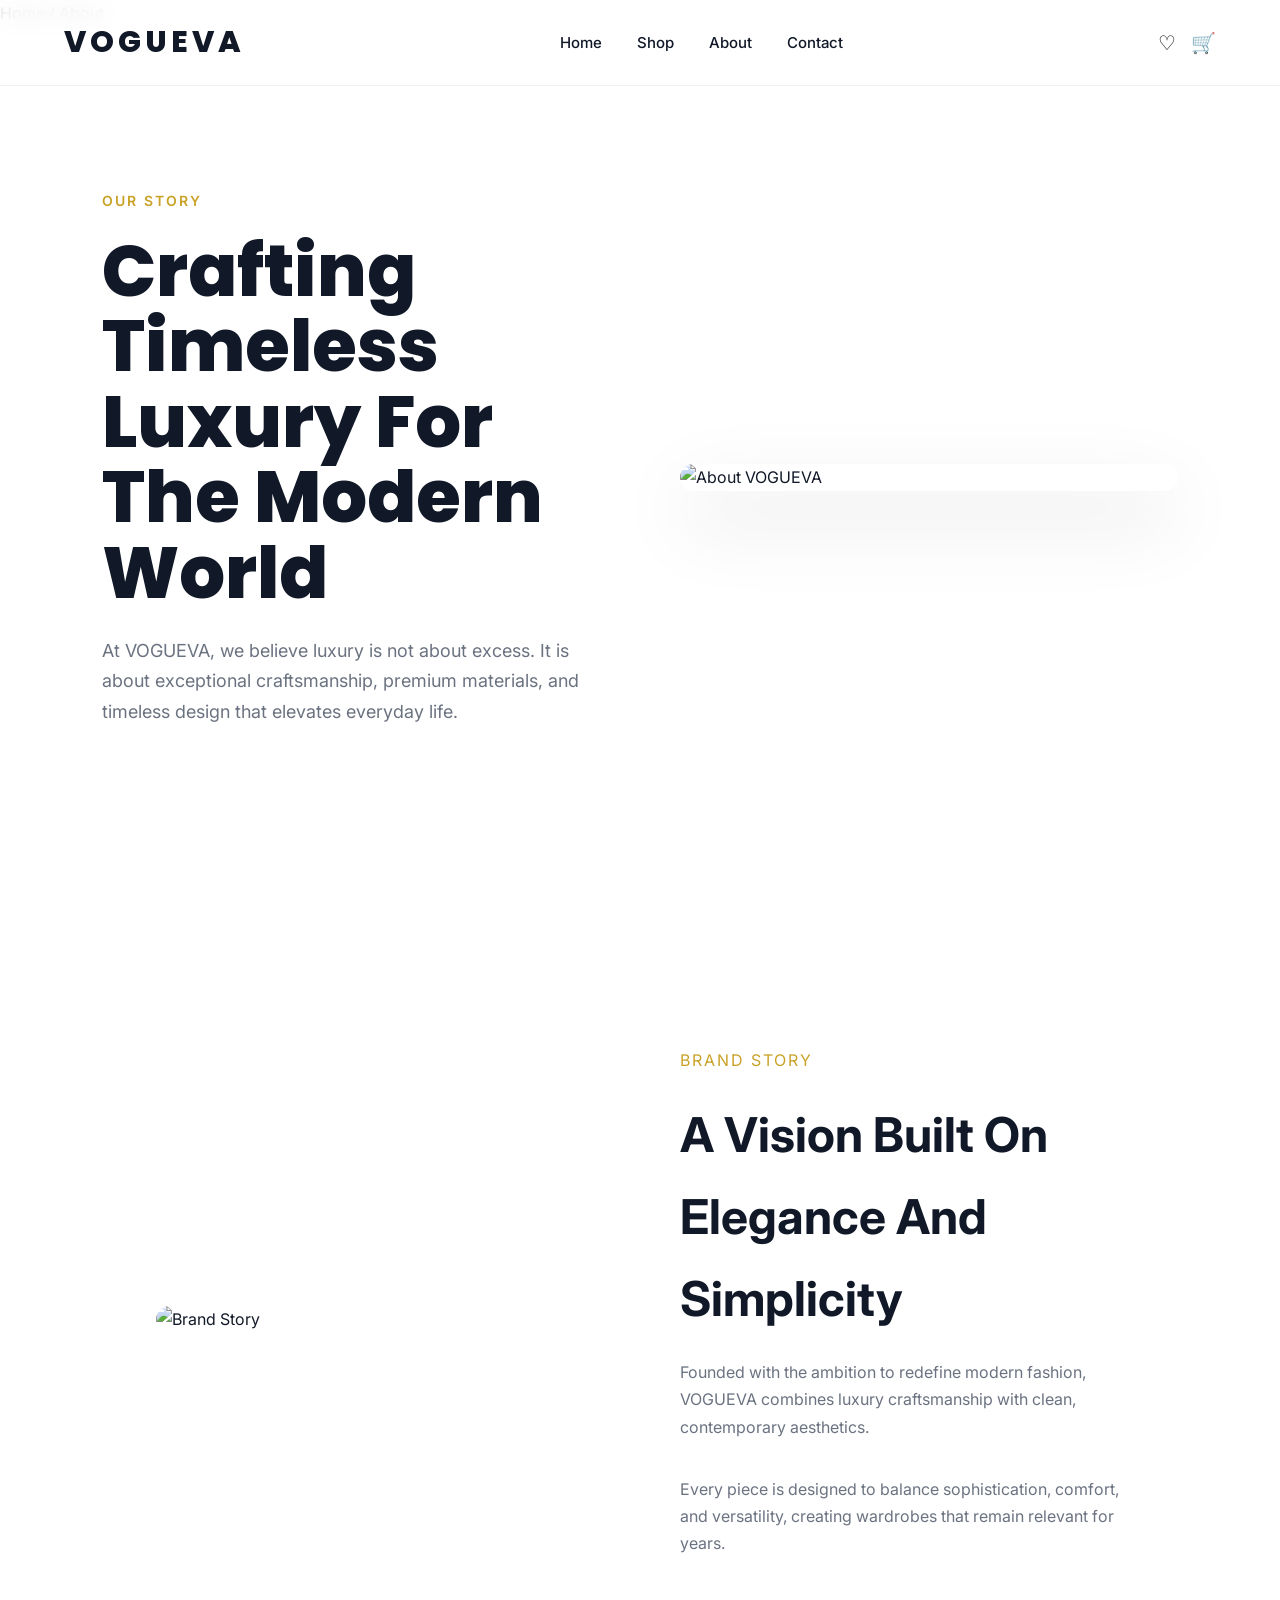
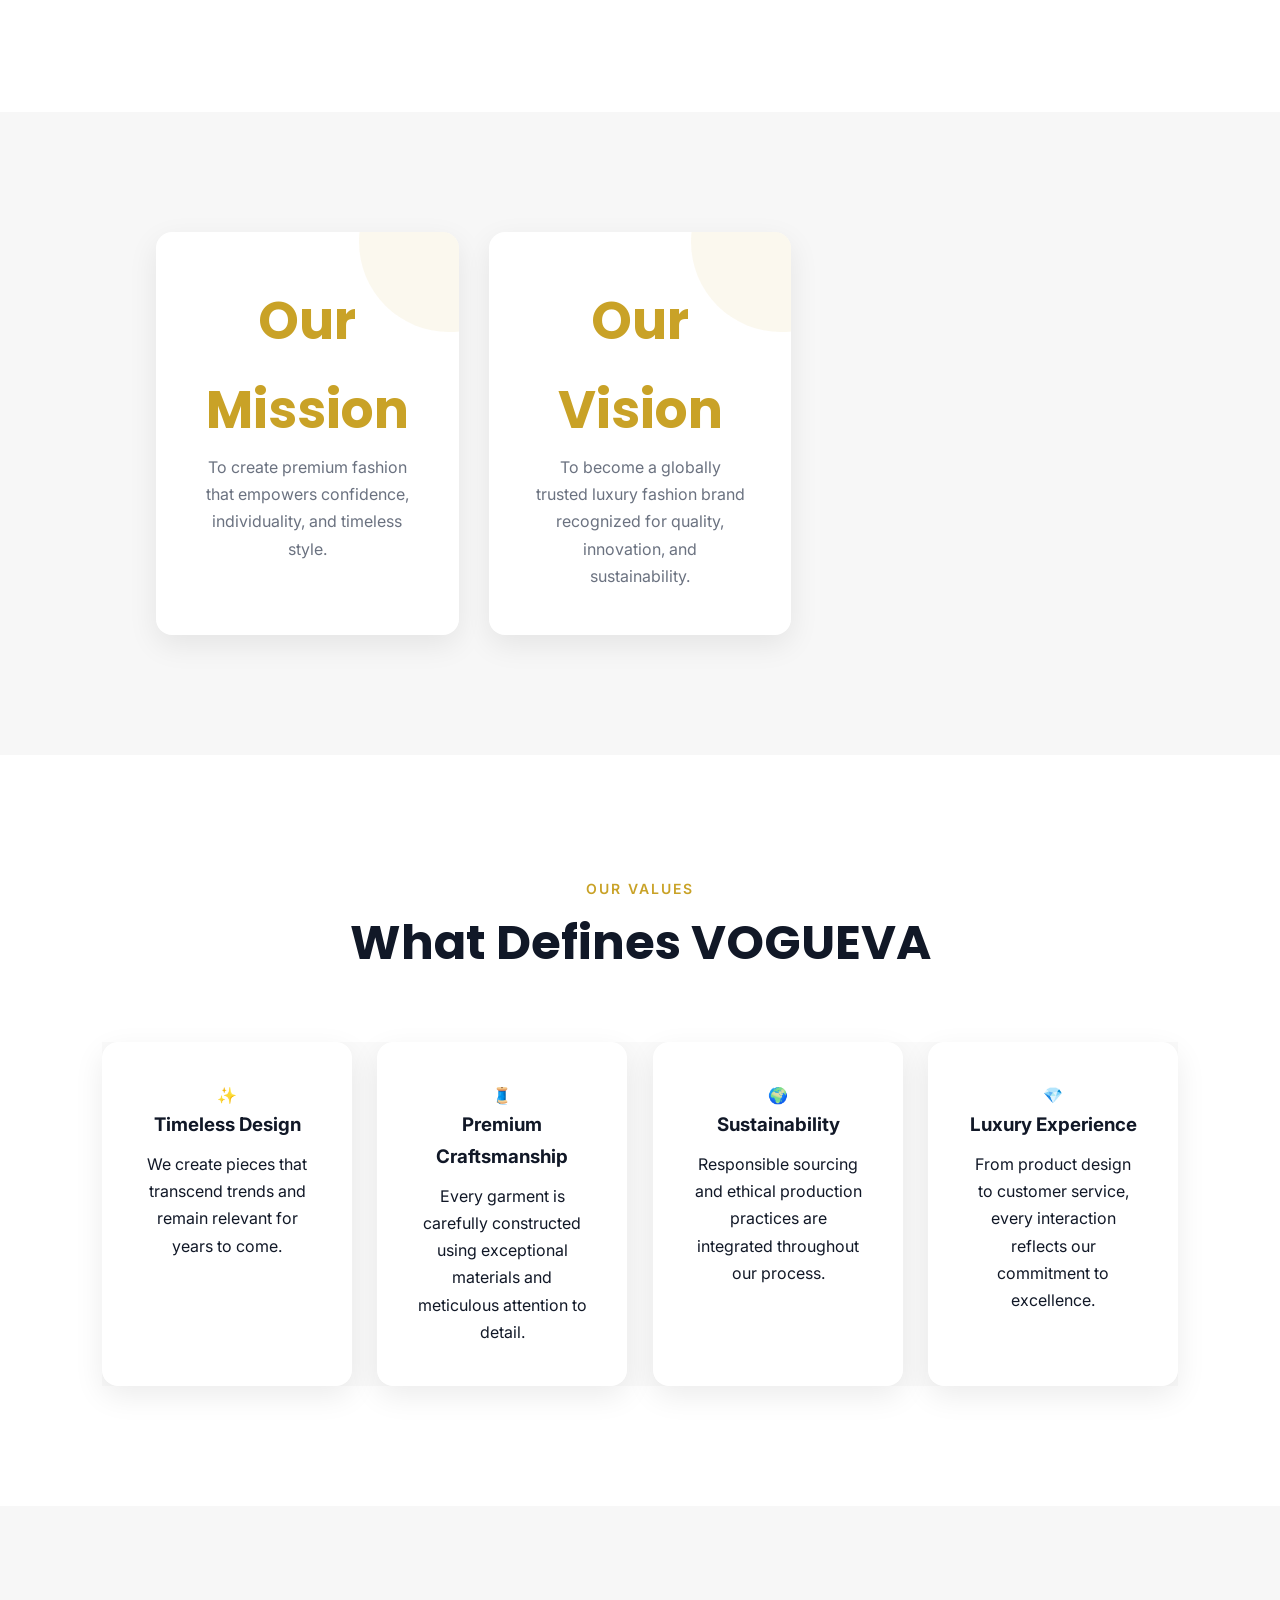
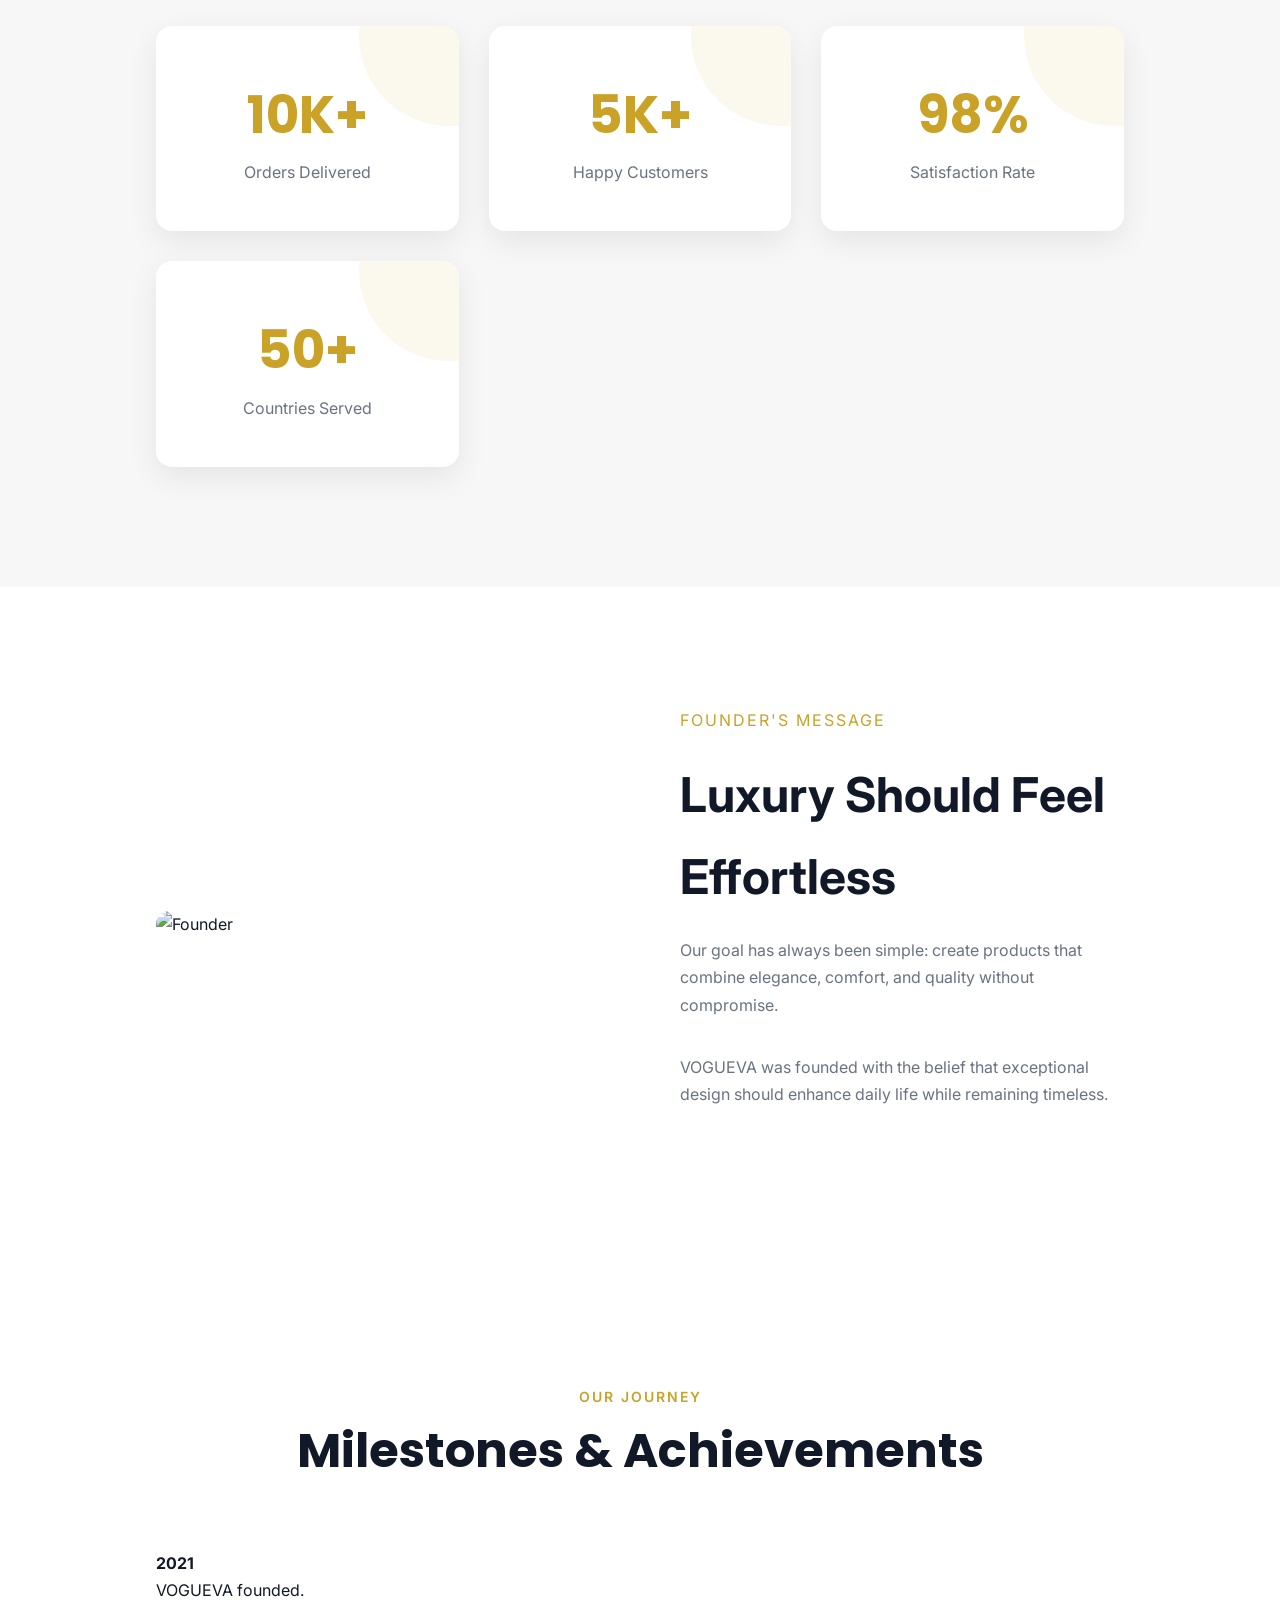
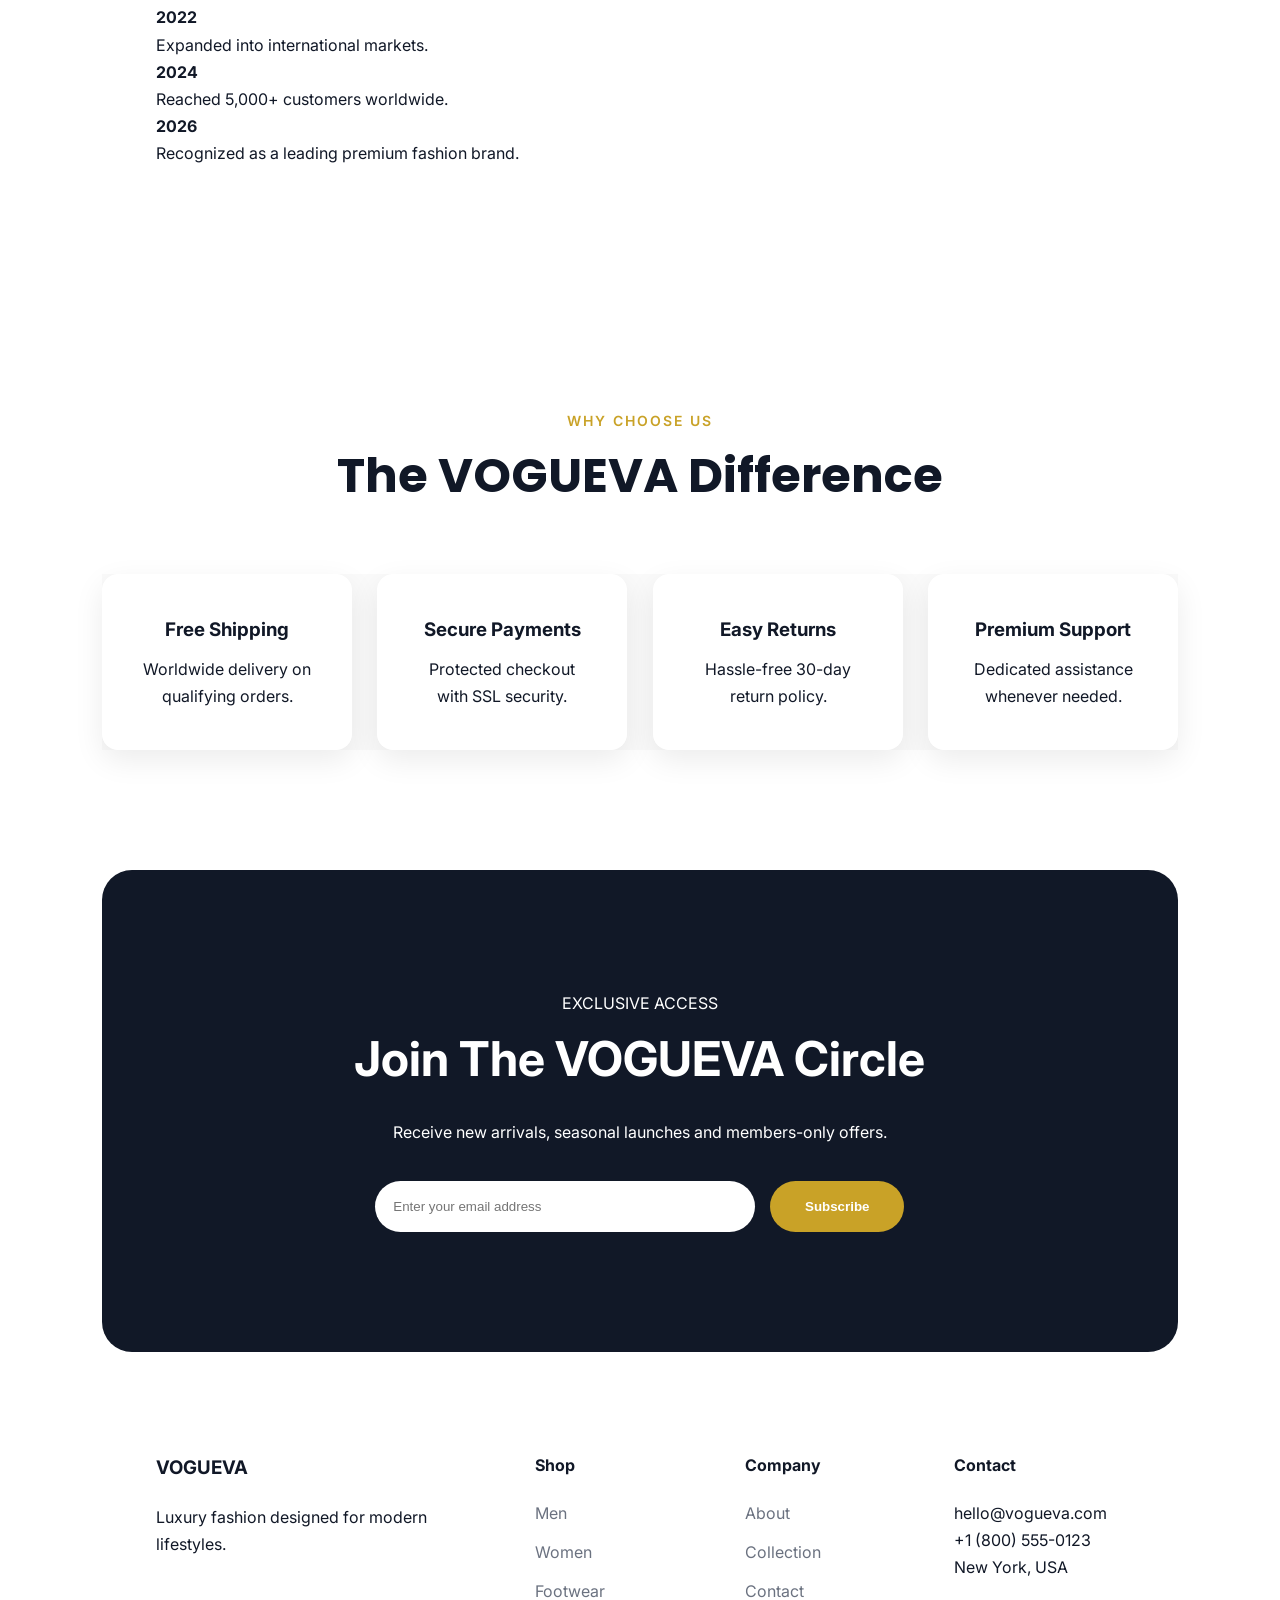
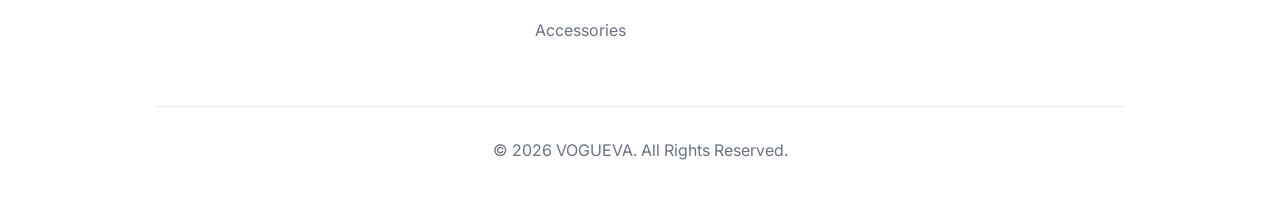
==== about.html @ 0059fcee "Add About Us page with brand details This file contains the complete HTML structure for the 'About U" ====
<!DOCTYPE html>
<html lang="en">

<head>

    <meta charset="UTF-8">

    <meta name="viewport"
          content="width=device-width, initial-scale=1.0">

    <title>
        About Us | VOGUEVA
    </title>

    <meta name="description"
          content="Discover the story behind VOGUEVA, a luxury fashion brand built on timeless elegance and modern craftsmanship.">

    <!-- Google Fonts -->

    <link href="https://fonts.googleapis.com/css2?family=Inter:wght@300;400;500;600;700&family=Poppins:wght@400;500;600;700;800&display=swap"
          rel="stylesheet">

    <!-- AOS -->

    <link rel="stylesheet"
          href="https://unpkg.com/aos@2.3.4/dist/aos.css">

    <!-- CSS -->

    <link rel="stylesheet"
          href="css/style.css">

    <link rel="stylesheet"
          href="css/animations.css">

    <link rel="stylesheet"
          href="css/responsive.css">

</head>

<body>

    <div class="progress-bar"></div>

    <!-- Header -->

    <header class="header">

        <div class="container">

            <div class="logo">

                <a href="index.html">
                    VOGUEVA
                </a>

            </div>

            <nav class="navbar">

                <ul>

                    <li>
                        <a href="index.html">
                            Home
                        </a>
                    </li>

                    <li>
                        <a href="products.html">
                            Shop
                        </a>
                    </li>

                    <li>
                        <a href="about.html"
                           class="active">
                            About
                        </a>
                    </li>

                    <li>
                        <a href="contact.html">
                            Contact
                        </a>
                    </li>

                </ul>

            </nav>

            <div class="header-icons">

                <button class="icon-btn">
                    ♡
                </button>

                <button class="icon-btn">
                    🛒
                </button>

                <button class="mobile-menu">
                    ☰
                </button>

            </div>

        </div>

    </header>

    <!-- Breadcrumb -->

    <div class="breadcrumb">

        <a href="index.html">
            Home
        </a>

        <span>/</span>

        <span>
            About
        </span>

    </div>

    <!-- Hero -->

    <section class="hero about-hero">

        <div class="hero-content">

            <span class="hero-label">
                OUR STORY
            </span>

            <h1>
                Crafting Timeless
                Luxury For The
                Modern World
            </h1>

            <p>

                At VOGUEVA, we believe luxury
                is not about excess. It is about
                exceptional craftsmanship,
                premium materials, and timeless
                design that elevates everyday life.

            </p>

        </div>

        <div class="hero-image">

            <img src="assets/images/about-hero.jpg"
                 alt="About VOGUEVA">

        </div>

    </section>

    <!-- Brand Story -->

    <section class="brand-story">

        <div class="container">

            <div class="story">

                <div class="story-image"
                     data-aos="fade-right">

                    <img src="assets/images/story.jpg"
                         alt="Brand Story">

                </div>

                <div class="story-content"
                     data-aos="fade-left">

                    <span>
                        BRAND STORY
                    </span>

                    <h2>

                        A Vision Built On
                        Elegance And Simplicity

                    </h2>

                    <p>

                        Founded with the ambition
                        to redefine modern fashion,
                        VOGUEVA combines luxury
                        craftsmanship with clean,
                        contemporary aesthetics.

                    </p>

                    <p>

                        Every piece is designed
                        to balance sophistication,
                        comfort, and versatility,
                        creating wardrobes that
                        remain relevant for years.

                    </p>

                </div>

            </div>

        </div>

    </section>

    <!-- Mission & Vision -->

    <section class="stats">

        <div class="container">

            <div class="stat-card">

                <h2>
                    Our Mission
                </h2>

                <p>

                    To create premium fashion
                    that empowers confidence,
                    individuality, and timeless style.

                </p>

            </div>

            <div class="stat-card">

                <h2>
                    Our Vision
                </h2>

                <p>

                    To become a globally trusted
                    luxury fashion brand recognized
                    for quality, innovation,
                    and sustainability.

                </p>

            </div>

        </div>

    </section>

    <!-- Core Values -->

    <section class="features-section">

        <div class="section-header">

            <span>
                OUR VALUES
            </span>

            <h2>
                What Defines VOGUEVA
            </h2>

        </div>

        <div class="features">

          <!-- Value 01 -->

<div class="feature-card"
     data-aos="fade-up">

    <div class="feature-icon">
        ✨
    </div>

    <h3>
        Timeless Design
    </h3>

    <p>

        We create pieces that transcend
        trends and remain relevant for
        years to come.

    </p>

</div>

<!-- Value 02 -->

<div class="feature-card"
     data-aos="fade-up"
     data-aos-delay="100">

    <div class="feature-icon">
        🧵
    </div>

    <h3>
        Premium Craftsmanship
    </h3>

    <p>

        Every garment is carefully
        constructed using exceptional
        materials and meticulous attention
        to detail.

    </p>

</div>

<!-- Value 03 -->

<div class="feature-card"
     data-aos="fade-up"
     data-aos-delay="200">

    <div class="feature-icon">
        🌍
    </div>

    <h3>
        Sustainability
    </h3>

    <p>

        Responsible sourcing and ethical
        production practices are integrated
        throughout our process.

    </p>

</div>

<!-- Value 04 -->

<div class="feature-card"
     data-aos="fade-up"
     data-aos-delay="300">

    <div class="feature-icon">
        💎
    </div>

    <h3>
        Luxury Experience
    </h3>

    <p>

        From product design to customer
        service, every interaction reflects
        our commitment to excellence.

    </p>

</div>

</div>

</section>


<!-- Statistics -->

<section class="stats">

    <div class="container">

        <div class="stat-card">

            <h2>
                10K+
            </h2>

            <p>
                Orders Delivered
            </p>

        </div>

        <div class="stat-card">

            <h2>
                5K+
            </h2>

            <p>
                Happy Customers
            </p>

        </div>

        <div class="stat-card">

            <h2>
                98%
            </h2>

            <p>
                Satisfaction Rate
            </p>

        </div>

        <div class="stat-card">

            <h2>
                50+
            </h2>

            <p>
                Countries Served
            </p>

        </div>

    </div>

</section>


<!-- Founder Message -->

<section class="founder-message">

    <div class="container">

        <div class="story">

            <div class="story-image"
                 data-aos="fade-right">

                <img src="assets/images/founder.jpg"
                     alt="Founder">

            </div>

            <div class="story-content"
                 data-aos="fade-left">

                <span>
                    FOUNDER'S MESSAGE
                </span>

                <h2>
                    Luxury Should Feel Effortless
                </h2>

                <p>

                    Our goal has always been
                    simple: create products that
                    combine elegance, comfort,
                    and quality without compromise.

                </p>

                <p>

                    VOGUEVA was founded with
                    the belief that exceptional
                    design should enhance daily
                    life while remaining timeless.

                </p>

            </div>

        </div>

    </div>

</section>


<!-- Achievements -->

<section class="achievements">

    <div class="container">

        <div class="section-header">

            <span>
                OUR JOURNEY
            </span>

            <h2>
                Milestones & Achievements
            </h2>

        </div>

        <div class="timeline">

            <div class="timeline-item">

                <h4>
                    2021
                </h4>

                <p>
                    VOGUEVA founded.
                </p>

            </div>

            <div class="timeline-item">

                <h4>
                    2022
                </h4>

                <p>
                    Expanded into international
                    markets.
                </p>

            </div>

            <div class="timeline-item">

                <h4>
                    2024
                </h4>

                <p>
                    Reached 5,000+ customers
                    worldwide.
                </p>

            </div>

            <div class="timeline-item">

                <h4>
                    2026
                </h4>

                <p>
                    Recognized as a leading
                    premium fashion brand.
                </p>

            </div>

        </div>

    </div>

</section>


<!-- Why Choose Us -->

<section class="features-section">

    <div class="section-header">

        <span>
            WHY CHOOSE US
        </span>

        <h2>
            The VOGUEVA Difference
        </h2>

    </div>

    <div class="features">

        <div class="feature-card">

            <h3>
                Free Shipping
            </h3>

            <p>
                Worldwide delivery on qualifying orders.
            </p>

        </div>

        <div class="feature-card">

            <h3>
                Secure Payments
            </h3>

            <p>
                Protected checkout with SSL security.
            </p>

        </div>

        <div class="feature-card">

            <h3>
                Easy Returns
            </h3>

            <p>
                Hassle-free 30-day return policy.
            </p>

        </div>

        <div class="feature-card">

            <h3>
                Premium Support
            </h3>

            <p>
                Dedicated assistance whenever needed.
            </p>

        </div>

    </div>

</section>


<!-- Newsletter -->

<section class="newsletter">

    <div class="container">

        <span class="section-label">
            EXCLUSIVE ACCESS
        </span>

        <h2>
            Join The VOGUEVA Circle
        </h2>

        <p>

            Receive new arrivals,
            seasonal launches and
            members-only offers.

        </p>

        <form>

            <input type="email"
                   placeholder="Enter your email address">

            <button type="submit"
                    class="btn btn-primary">

                Subscribe

            </button>

        </form>

    </div>

</section>


<!-- Footer -->

<footer class="footer">

    <div class="container">

        <div class="footer-grid">

            <div class="footer-column">

                <h3>
                    VOGUEVA
                </h3>

                <p>

                    Luxury fashion designed
                    for modern lifestyles.

                </p>

            </div>

            <div class="footer-column">

                <h4>
                    Shop
                </h4>

                <ul>

                    <li><a href="#">Men</a></li>
                    <li><a href="#">Women</a></li>
                    <li><a href="#">Footwear</a></li>
                    <li><a href="#">Accessories</a></li>

                </ul>

            </div>

            <div class="footer-column">

                <h4>
                    Company
                </h4>

                <ul>

                    <li>
                        <a href="about.html">
                            About
                        </a>
                    </li>

                    <li>
                        <a href="products.html">
                            Collection
                        </a>
                    </li>

                    <li>
                        <a href="contact.html">
                            Contact
                        </a>
                    </li>

                </ul>

            </div>

            <div class="footer-column">

                <h4>
                    Contact
                </h4>

                <ul>

                    <li>
                        hello@vogueva.com
                    </li>

                    <li>
                        +1 (800) 555-0123
                    </li>

                    <li>
                        New York, USA
                    </li>

                </ul>

            </div>

        </div>

        <div class="footer-bottom">

            <p>
                © 2026 VOGUEVA.
                All Rights Reserved.
            </p>

        </div>

    </div>

</footer>


<!-- AOS -->

<script src="https://unpkg.com/aos@2.3.4/dist/aos.js"></script>

<script>

AOS.init({

    duration: 1000,
    once: true

});

</script>

<!-- GSAP -->

<script src="https://cdnjs.cloudflare.com/ajax/libs/gsap/3.12.5/gsap.min.js"></script>

<!-- Website Scripts -->

<script src="js/main.js"></script>

<script src="js/animations.js"></script>

</body>
</html>
---- css/style.css ----
/* ========================================
   VOGUEVA - Luxury Fashion Store
   Main Stylesheet
======================================== */

:root {

    --primary: #111827;
    --secondary: #c9a227;

    --dark: #0f172a;
    --light: #ffffff;
    --gray: #6b7280;

    --bg: #fafafa;

    --radius: 16px;

    --shadow:
        0 10px 30px rgba(0, 0, 0, .08);

    --transition:
        all .3s ease;

    --container:
        1200px;
}

/* ========================================
   RESET
======================================== */

* {
    margin: 0;
    padding: 0;
    box-sizing: border-box;
}

html {
    scroll-behavior: smooth;
}

body {

    font-family: 'Inter', sans-serif;

    background: var(--light);

    color: var(--primary);

    line-height: 1.7;

    overflow-x: hidden;
}

img {
    width: 100%;
    display: block;
}

a {
    text-decoration: none;
    color: inherit;
}

ul {
    list-style: none;
}

/* ========================================
   GLOBAL
======================================== */

.container {

    width: 90%;
    max-width: var(--container);

    margin: auto;
}

section {
    padding: 120px 8%;
}

.section-header {

    text-align: center;

    margin-bottom: 70px;
}

.section-header span {

    color: var(--secondary);

    text-transform: uppercase;

    letter-spacing: 2px;

    font-size: 14px;

    font-weight: 600;
}

.section-header h2 {

    margin-top: 12px;

    font-size: 48px;

    font-family: 'Poppins', sans-serif;

    font-weight: 700;

    line-height: 1.2;
}

/* ========================================
   BUTTONS
======================================== */

.btn {

    display: inline-flex;

    align-items: center;

    justify-content: center;

    padding: 16px 34px;

    border-radius: 999px;

    font-weight: 600;

    transition: var(--transition);

    cursor: pointer;
}

.btn-primary {

    background: var(--primary);

    color: white;
}

.btn-primary:hover {

    transform: translateY(-3px);

    box-shadow:
        0 20px 40px rgba(0,0,0,.15);
}

.btn-secondary {

    border: 1px solid rgba(0,0,0,.12);

    background: white;
}

.btn-secondary:hover {

    background: #f4f4f4;
}

/* ========================================
   SCROLL PROGRESS
======================================== */

.progress-bar {

    position: fixed;

    top: 0;
    left: 0;

    width: 0%;

    height: 4px;

    background: var(--secondary);

    z-index: 99999;
}

/* ========================================
   HEADER
======================================== */

.header {

    position: fixed;

    top: 0;
    left: 0;

    width: 100%;

    z-index: 999;

    background: rgba(255,255,255,.85);

    backdrop-filter: blur(12px);

    border-bottom:
        1px solid rgba(0,0,0,.05);
}

.header .container {

    display: flex;

    align-items: center;

    justify-content: space-between;

    height: 85px;
}

.logo a {

    font-family: 'Poppins', sans-serif;

    font-size: 30px;

    font-weight: 800;

    letter-spacing: 4px;
}

.navbar ul {

    display: flex;

    gap: 35px;
}

.navbar a {

    font-size: 15px;

    font-weight: 500;

    position: relative;
}

.navbar a::after {

    content: '';

    position: absolute;

    left: 0;
    bottom: -6px;

    width: 0;

    height: 2px;

    background: var(--secondary);

    transition: var(--transition);
}

.navbar a:hover::after {

    width: 100%;
}

.header-icons {

    display: flex;

    align-items: center;

    gap: 15px;
}

.icon-btn {

    border: none;

    background: none;

    font-size: 20px;

    cursor: pointer;
}

.mobile-menu {

    display: none;

    border: none;

    background: none;

    font-size: 22px;

    cursor: pointer;
}

/* ========================================
   HERO
======================================== */

.hero {

    min-height: 100vh;

    display: grid;

    grid-template-columns: 1fr 1fr;

    align-items: center;

    gap: 80px;

    padding-top: 120px;
}

.hero-label {

    display: inline-block;

    margin-bottom: 20px;

    color: var(--secondary);

    font-size: 14px;

    letter-spacing: 2px;

    font-weight: 600;
}

.hero h1 {

    font-size: 72px;

    line-height: 1.05;

    font-family: 'Poppins', sans-serif;

    font-weight: 800;

    margin-bottom: 25px;
}

.hero p {

    max-width: 550px;

    font-size: 18px;

    color: var(--gray);

    margin-bottom: 40px;
}

.hero-buttons {

    display: flex;

    gap: 20px;

    flex-wrap: wrap;
}

.hero-image img {

    border-radius: 30px;

    box-shadow:
        0 30px 80px rgba(0,0,0,.12);
}

/* ========================================
   STATS
======================================== */

.stats {

    background: #f7f7f7;

    display: flex;

    justify-content: center;
}

.stats .container {

    display: grid;

    grid-template-columns: repeat(3,1fr);

    gap: 30px;
}

.stat-card {

    text-align: center;

    background: white;

    padding: 45px;

    border-radius: var(--radius);

    box-shadow: var(--shadow);
}

.stat-card h2 {

    font-size: 52px;

    font-family: 'Poppins', sans-serif;

    color: var(--secondary);
}

.stat-card p {

    color: var(--gray);
}

/* ========================================
   CATEGORIES
======================================== */

.category-grid {

    display: grid;

    grid-template-columns: repeat(4,1fr);

    gap: 25px;
}

.category-card {

    position: relative;

    overflow: hidden;

    border-radius: 24px;

    cursor: pointer;
}

.category-card img {

    height: 420px;

    object-fit: cover;

    transition: .6s ease;
}

.category-card:hover img {

    transform: scale(1.08);
}

.overlay {

    position: absolute;

    inset: 0;

    background:
        linear-gradient(
            transparent,
            rgba(0,0,0,.65)
        );

    display: flex;

    align-items: flex-end;

    padding: 25px;
}

.overlay h3 {

    color: white;

    font-size: 28px;

    font-family: 'Poppins', sans-serif;
}

/* ========================================
   PRODUCTS
======================================== */

.product-grid {

    display: grid;

    grid-template-columns: repeat(4,1fr);

    gap: 30px;
}

.product-card {

    background: white;

    border-radius: 22px;

    overflow: hidden;

    box-shadow: var(--shadow);

    transition: var(--transition);
}

.product-card:hover {

    transform: translateY(-10px);
}

.product-card img {

    height: 420px;

    object-fit: cover;
}

.product-card h3 {

    padding: 22px 22px 8px;

    font-size: 20px;
}

.product-card p {

    padding: 0 22px 22px;

    color: var(--secondary);

    font-weight: 700;
}

/* ========================================
   FEATURES
======================================== */

.features {
    background: #fafafa;
}

.features {
    display: grid;
    grid-template-columns: repeat(4,1fr);
    gap: 25px;
}

.feature-card {

    text-align: center;

    padding: 40px;

    background: white;

    border-radius: var(--radius);

    box-shadow: var(--shadow);
}

.feature-card h3 {

    margin-bottom: 10px;
}

/* ========================================
   STORY
======================================== */

.story {

    display: grid;

    grid-template-columns: 1fr 1fr;

    gap: 80px;

    align-items: center;
}

.story span {

    color: var(--secondary);

    text-transform: uppercase;

    letter-spacing: 2px;
}

.story h2 {

    font-size: 48px;

    margin: 20px 0;
}

.story p {

    color: var(--gray);

    margin-bottom: 35px;
}

.story-image img {

    border-radius: 24px;
}

/* ========================================
   TESTIMONIALS
======================================== */

.testimonial-slider {

    max-width: 900px;

    margin: auto;

    display: flex;

    gap: 30px;
}

.testimonial {

    flex: 1;

    padding: 40px;

    border-radius: 20px;

    background: white;

    box-shadow: var(--shadow);
}

.testimonial p {

    margin-bottom: 20px;

    color: var(--gray);
}

.testimonial h4 {

    color: var(--secondary);
}

/* ========================================
   GALLERY
======================================== */

.gallery-grid {

    display: grid;

    grid-template-columns: repeat(3,1fr);

    gap: 20px;
}

.gallery-grid img {

    height: 320px;

    object-fit: cover;

    border-radius: 18px;

    transition: .4s ease;
}

.gallery-grid img:hover {

    transform: scale(1.03);
}

/* ========================================
   NEWSLETTER
======================================== */

.newsletter {

    background: var(--primary);

    color: white;

    text-align: center;

    border-radius: 30px;

    margin: 0 8%;
}

.newsletter h2 {

    font-size: 48px;

    margin-bottom: 20px;
}

.newsletter p {

    max-width: 650px;

    margin: auto auto 35px;
}

.newsletter form {

    display: flex;

    justify-content: center;

    gap: 15px;

    flex-wrap: wrap;
}

.newsletter input {

    width: 380px;

    padding: 18px;

    border: none;

    border-radius: 999px;
}

.newsletter button {

    padding: 18px 35px;

    border: none;

    border-radius: 999px;

    background: var(--secondary);

    color: white;

    cursor: pointer;
}

/* ========================================
   PRODUCT COUNT
======================================== */

.product-count {

    margin-top: 20px;

    text-align: center;

    color: var(--gray);

    font-size: 14px;

    font-weight: 500;
}

/* ========================================
   FOOTER
======================================== */

footer {

    padding: 100px 8% 40px;
}

.footer-grid {

    display: grid;

    grid-template-columns: 2fr 1fr 1fr 1fr;

    gap: 40px;
}

.footer-grid h3,
.footer-grid h4 {

    margin-bottom: 20px;
}

.footer-grid a {

    display: block;

    margin-bottom: 12px;

    color: var(--gray);
}

.footer-bottom {

    margin-top: 50px;

    text-align: center;

    padding-top: 30px;

    border-top: 1px solid rgba(0,0,0,.08);

    color: var(--gray);
}
---- css/animations.css ----
/* ========================================
   VOGUEVA - PREMIUM ANIMATIONS
   Optimized Version
======================================== */


/* ========================================
   ANIMATION VARIABLES
======================================== */

:root {

    --ease-premium:
        cubic-bezier(0.22, 1, 0.36, 1);

}


/* ========================================
   GPU ACCELERATION
======================================== */

.hero-image img,
.product-card,
.category-card,
.feature-card,
.testimonial,
.gallery-grid img,
.btn,
.icon-btn {

    will-change:
        transform;

    transform:
        translateZ(0);
}


/* ========================================
   FLOATING HERO IMAGE
======================================== */

.hero-image img {

    animation:
        floatHero 6s ease-in-out infinite;

    transform:
        translateY(var(--parallaxY, 0px));
}

@keyframes floatHero {

    0% {
        transform:
            translateY(calc(var(--parallaxY, 0px) + 0px));
    }

    50% {
        transform:
            translateY(calc(var(--parallaxY, 0px) - 12px));
    }

    100% {
        transform:
            translateY(calc(var(--parallaxY, 0px) + 0px));
    }

}


/* ========================================
   HERO TEXT REVEAL
======================================== */

.hero-label {
    animation: fadeSlideDown .9s var(--ease-premium) forwards;
}

.hero h1 {
    animation: fadeSlideUp 1.1s var(--ease-premium) forwards;
}

.hero p {
    animation: fadeSlideUp 1.3s var(--ease-premium) forwards;
}

.hero-buttons {
    animation: fadeSlideUp 1.5s var(--ease-premium) forwards;
}

@keyframes fadeSlideUp {

    from {

        opacity: 0;

        transform:
            translateY(40px);
    }

    to {

        opacity: 1;

        transform:
            translateY(0);
    }

}

@keyframes fadeSlideDown {

    from {

        opacity: 0;

        transform:
            translateY(-30px);
    }

    to {

        opacity: 1;

        transform:
            translateY(0);
    }

}


/* ========================================
   PREMIUM BUTTON SHINE
======================================== */

.btn-primary {

    position: relative;

    overflow: hidden;
}

.btn-primary::before {

    content: '';

    position: absolute;

    top: 0;
    left: -120%;

    width: 100%;
    height: 100%;

    background:
        linear-gradient(
            90deg,
            transparent,
            rgba(255,255,255,.25),
            transparent
        );

    transition:
        left .8s ease;
}

.btn-primary:hover::before {

    left: 120%;
}


/* ========================================
   PRODUCT CARDS
======================================== */

.product-card {

    position: relative;

    overflow: hidden;
}

.product-card::after {

    content: '';

    position: absolute;

    left: 0;
    bottom: 0;

    width: 100%;
    height: 4px;

    background: var(--secondary);

    transform: scaleX(0);

    transform-origin: left;

    transition:
        transform .4s ease;
}

.product-card:hover::after {

    transform: scaleX(1);
}

.product-card:hover {

    transform:
        translateY(-10px);

    box-shadow:
        0 25px 50px rgba(0,0,0,.12);
}

.product-card img {

    transition:
        transform .6s ease;
}

.product-card:hover img {

    transform:
        scale(1.08);
}


/* ========================================
   CATEGORY CARDS
======================================== */

.category-card {

    position: relative;

    overflow: hidden;
}

.category-card::before {

    content: '';

    position: absolute;

    inset: 0;

    background:
        linear-gradient(
            rgba(0,0,0,0),
            rgba(0,0,0,.60)
        );

    opacity: .75;

    z-index: 1;

    transition:
        opacity .4s ease;
}

.category-card:hover::before {

    opacity: 1;
}

.category-card:hover {

    transform:
        translateY(-8px);
}

.category-card .overlay {

    z-index: 2;
}

.category-card h3 {

    transition:
        transform .4s ease;
}

.category-card:hover h3 {

    transform:
        translateY(-6px);
}


/* ========================================
   FEATURE CARDS
======================================== */

.feature-card:hover {

    transform:
        translateY(-8px);

    box-shadow:
        0 20px 40px rgba(0,0,0,.10);
}


/* ========================================
   STATS
======================================== */

.stat-card {

    position: relative;

    overflow: hidden;
}

.stat-card::before {

    content: '';

    position: absolute;

    width: 180px;
    height: 180px;

    top: -80px;
    right: -80px;

    border-radius: 50%;

    background:
        rgba(201,162,39,.08);
}

.stat-card:hover {

    transform:
        translateY(-6px);
}


/* ========================================
   TESTIMONIALS
======================================== */

.testimonial {

    transition:
        transform .4s ease,
        box-shadow .4s ease;
}

.testimonial:hover {

    transform:
        translateY(-8px);

    box-shadow:
        0 20px 40px rgba(0,0,0,.10);
}


/* ========================================
   GALLERY
======================================== */

.gallery-grid img {

    cursor: pointer;

    transition:
        transform .5s ease,
        filter .5s ease;
}

@media (hover:hover) {

    .gallery-grid:hover img {

        filter:
            brightness(.7);
    }

    .gallery-grid img:hover {

        filter:
            brightness(1);

        transform:
            scale(1.05);
    }

}


/* ========================================
   NAVIGATION
======================================== */

.navbar a:hover {

    color:
        var(--secondary);
}


/* ========================================
   ICONS
======================================== */

.icon-btn {

    transition:
        transform .3s ease,
        color .3s ease;
}

.icon-btn:hover {

    color:
        var(--secondary);

    transform:
        scale(1.15);
}


/* ========================================
   NEWSLETTER
======================================== */

.newsletter input {

    transition:
        box-shadow .3s ease,
        transform .3s ease;
}

.newsletter input:focus {

    outline: none;

    transform:
        translateY(-2px);

    box-shadow:
        0 0 0 4px rgba(201,162,39,.25);
}


/* ========================================
   FOOTER LINKS
======================================== */

.footer-grid a {

    position: relative;
}

.footer-grid a::after {

    content: '';

    position: absolute;

    left: 0;
    bottom: -2px;

    width: 0;

    height: 1px;

    background:
        var(--secondary);

    transition:
        width .4s ease;
}

.footer-grid a:hover {

    color:
        var(--secondary);
}

.footer-grid a:hover::after {

    width: 100%;
}


/* ========================================
   REVEAL ANIMATION
======================================== */

.reveal {

    opacity: 0;

    transform:
        translateY(40px);

    transition:
        opacity .8s ease,
        transform .8s ease;
}

.reveal.active {

    opacity: 1;

    transform:
        translateY(0);
}


/* ========================================
   PAGE LOAD
======================================== */

body {

    animation:
        pageFade .5s ease;
}

@keyframes pageFade {

    from {
        opacity: 0;
    }

    to {
        opacity: 1;
    }

}


/* ========================================
   SHIMMER EFFECT
======================================== */

.shimmer {

    background:
        linear-gradient(
            90deg,
            transparent,
            rgba(201,162,39,.25),
            transparent
        );

    background-size:
        200% 100%;

    animation:
        shimmerMove 2s linear infinite;
}

@keyframes shimmerMove {

    from {
        background-position: -200% 0;
    }

    to {
        background-position: 200% 0;
    }

}
---- css/responsive.css ----
/* ========================================
   VOGUEVA - RESPONSIVE STYLES
======================================== */


/* ========================================
   LARGE LAPTOPS
   <= 1200px
======================================== */

@media (max-width: 1200px) {

    section {
        padding: 100px 5%;
    }

    .container {
        width: 94%;
    }

    .hero {
        gap: 50px;
    }

    .hero h1 {
        font-size: 60px;
    }

    .section-header h2,
    .story h2 {
        font-size: 42px;
    }

    .product-grid {
        grid-template-columns: repeat(3, 1fr);
    }

    .category-grid {
        grid-template-columns: repeat(2, 1fr);
    }

    .features {
        grid-template-columns: repeat(2, 1fr);
    }

}


/* ========================================
   TABLETS / SMALL LAPTOPS
   <= 992px
======================================== */

@media (max-width: 992px) {

    .navbar {
        display: none;
    }

    .mobile-menu {
        display: block;
    }

    .hero {

        grid-template-columns: 1fr;

        text-align: center;

        min-height: auto;

        padding-top: 140px;
    }

    .hero-content {
        order: 1;
    }

    .hero-image {
        order: 2;
    }

    .hero-image img {
        max-width: 700px;
        margin: auto;
    }

    .hero p {
        margin-left: auto;
        margin-right: auto;
    }

    .hero-buttons {
        justify-content: center;
    }

    .hero h1 {
        font-size: 54px;
    }

    .stats .container {
        grid-template-columns: 1fr;
    }

    .story {

        grid-template-columns: 1fr;

        gap: 50px;

        text-align: center;
    }

    .story p {
        max-width: 700px;
        margin: 0 auto 35px;
    }

    .product-grid {
        grid-template-columns: repeat(2, 1fr);
    }

    .testimonial-slider {
        flex-direction: column;
    }

    .gallery-grid {
        grid-template-columns: repeat(2, 1fr);
    }

    .footer-grid {
        grid-template-columns: repeat(2, 1fr);
    }

    .newsletter h2 {
        font-size: 40px;
    }

}


/* ========================================
   TABLETS
   <= 768px
======================================== */

@media (max-width: 768px) {

    section {
        padding: 80px 5%;
    }

    .header .container {
        height: 75px;
    }

    .logo a {
        font-size: 24px;
        letter-spacing: 3px;
    }

    .hero {
        padding-top: 120px;
    }

    .hero h1 {

        font-size: 44px;

        line-height: 1.1;
    }

    .hero p {
        font-size: 16px;
    }

    .section-header {
        margin-bottom: 50px;
    }

    .section-header h2,
    .story h2 {
        font-size: 36px;
    }

    .category-grid,
    .product-grid,
    .features,
    .gallery-grid {
        grid-template-columns: 1fr;
    }

    .product-card {
        max-width: 500px;
        margin: auto;
    }

    .newsletter {

        margin: 0 5%;

        border-radius: 24px;
    }

    .newsletter h2 {
        font-size: 32px;
    }

    .newsletter p {
        font-size: 15px;
    }

    .newsletter form {

        flex-direction: column;

        align-items: center;
    }

    .newsletter input,
    .newsletter button {

        width: 100%;

        max-width: 420px;
    }

    .footer-grid {

        grid-template-columns: 1fr;

        text-align: center;
    }

}


/* ========================================
   MOBILE DEVICES
   <= 576px
======================================== */

@media (max-width: 576px) {

    body {
        font-size: 15px;
    }

    section {
        padding: 70px 20px;
    }

    .hero {
        gap: 35px;
    }

    .hero-label {

        font-size: 12px;

        letter-spacing: 1.5px;
    }

    .hero h1 {

        font-size: 34px;

        line-height: 1.15;
    }

    .hero p {

        font-size: 15px;

        margin-bottom: 30px;
    }

    .hero-buttons {

        flex-direction: column;

        width: 100%;
    }

    .hero-buttons .btn,
    .btn {

        width: 100%;
    }

    .btn {

        padding: 14px 20px;
    }

    .section-header span {
        font-size: 12px;
    }

    .section-header h2,
    .story h2 {
        font-size: 30px;
    }

    .stat-card {
        padding: 30px;
    }

    .stat-card h2 {
        font-size: 38px;
    }

    .product-card img {
        height: 320px;
    }

    .category-card img {
        height: 280px;
    }

    .gallery-grid img {
        height: 240px;
    }

    .newsletter {

        padding: 60px 25px;

        box-sizing: border-box;
    }

    .newsletter h2 {
        font-size: 28px;
    }

    .newsletter input,
    .newsletter button {
        max-width: 100%;
    }

    .footer-bottom {
        font-size: 14px;
    }

}


/* ========================================
   EXTRA SMALL DEVICES
   <= 400px
======================================== */

@media (max-width: 400px) {

    .hero h1 {
        font-size: 30px;
    }

    .section-header h2,
    .story h2 {
        font-size: 26px;
    }

    .logo a {

        font-size: 20px;

        letter-spacing: 2px;
    }

    .icon-btn {
        font-size: 18px;
    }

    .mobile-menu {
        font-size: 20px;
    }

}


/* ========================================
   MOBILE NAVIGATION
======================================== */

@media (max-width: 992px) {

    .navbar.mobile-active {

        display: block;

        position: absolute;

        top: 75px;

        left: 0;

        width: 100%;

        background: white;

        padding: 25px;

        box-shadow:
            0 15px 35px rgba(0,0,0,.08);

        z-index: 999;
    }

    .navbar.mobile-active ul {

        display: flex;

        flex-direction: column;

        gap: 20px;
    }

}
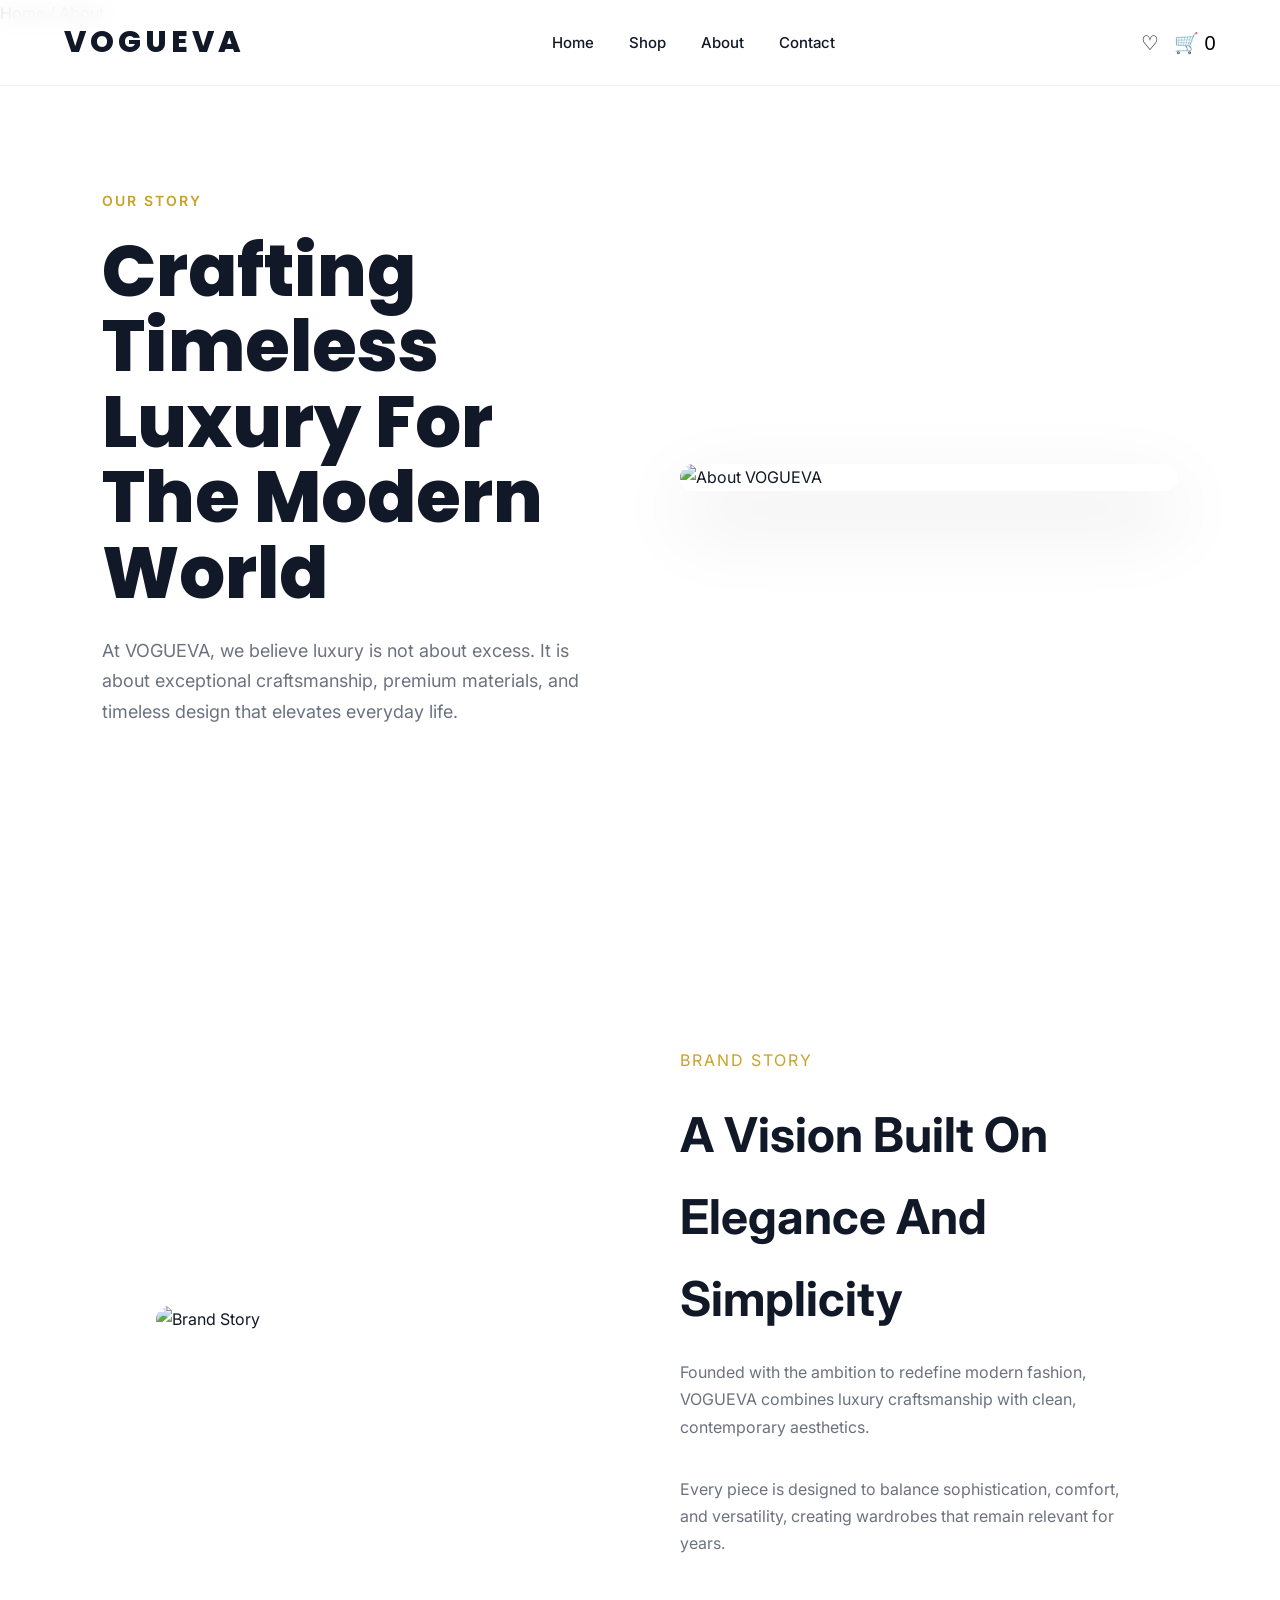
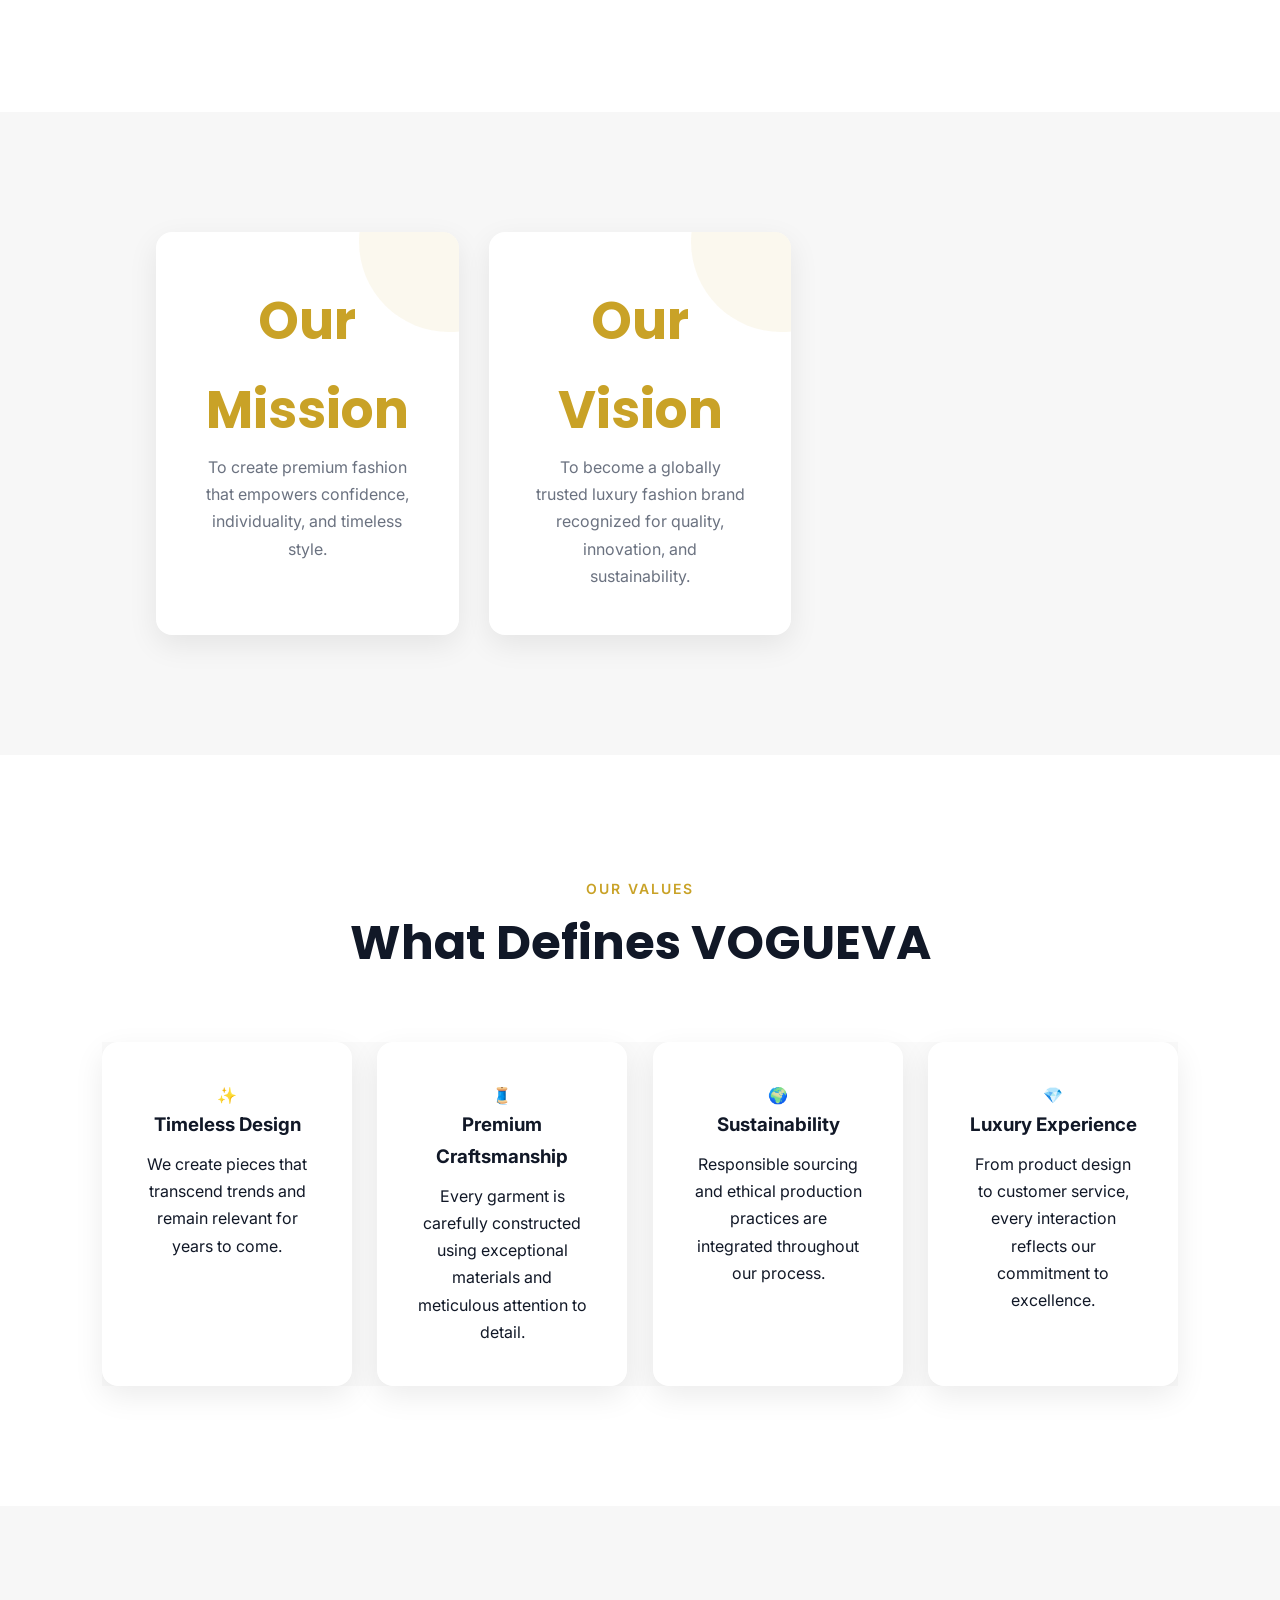
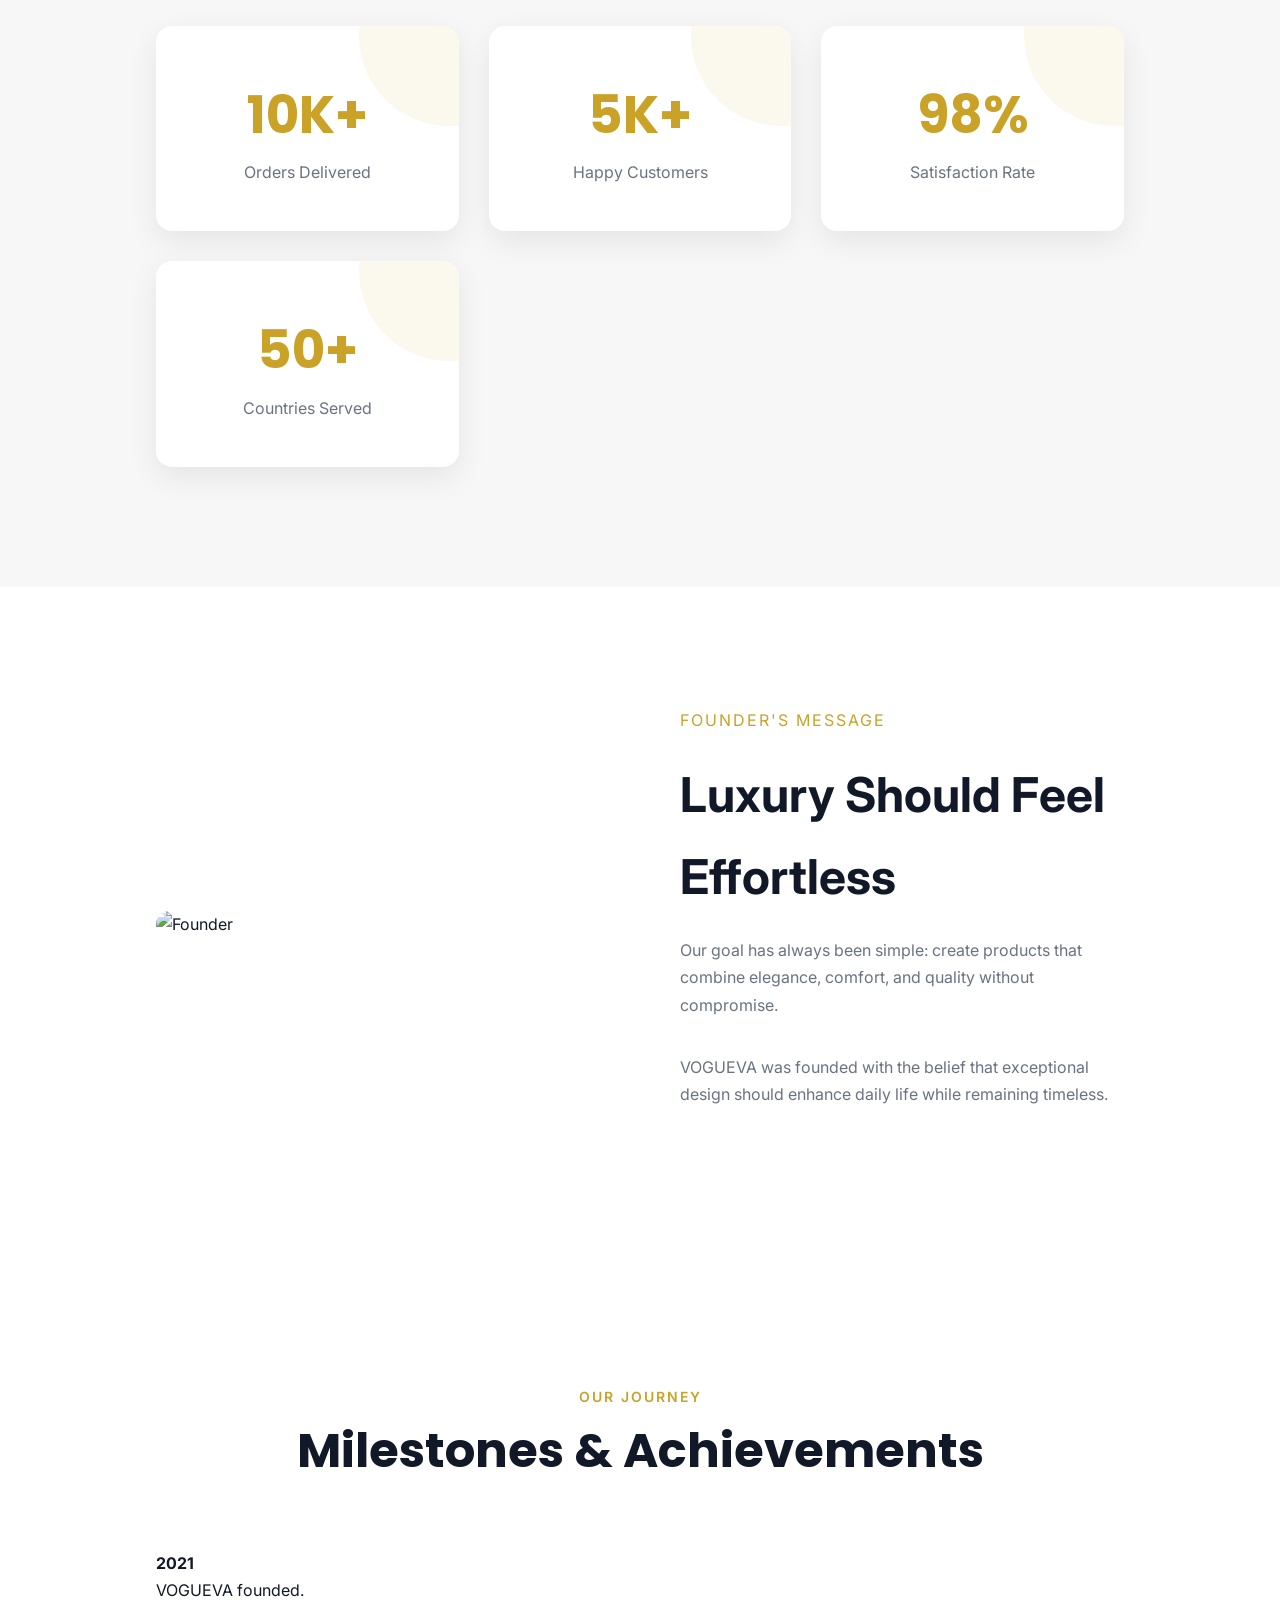
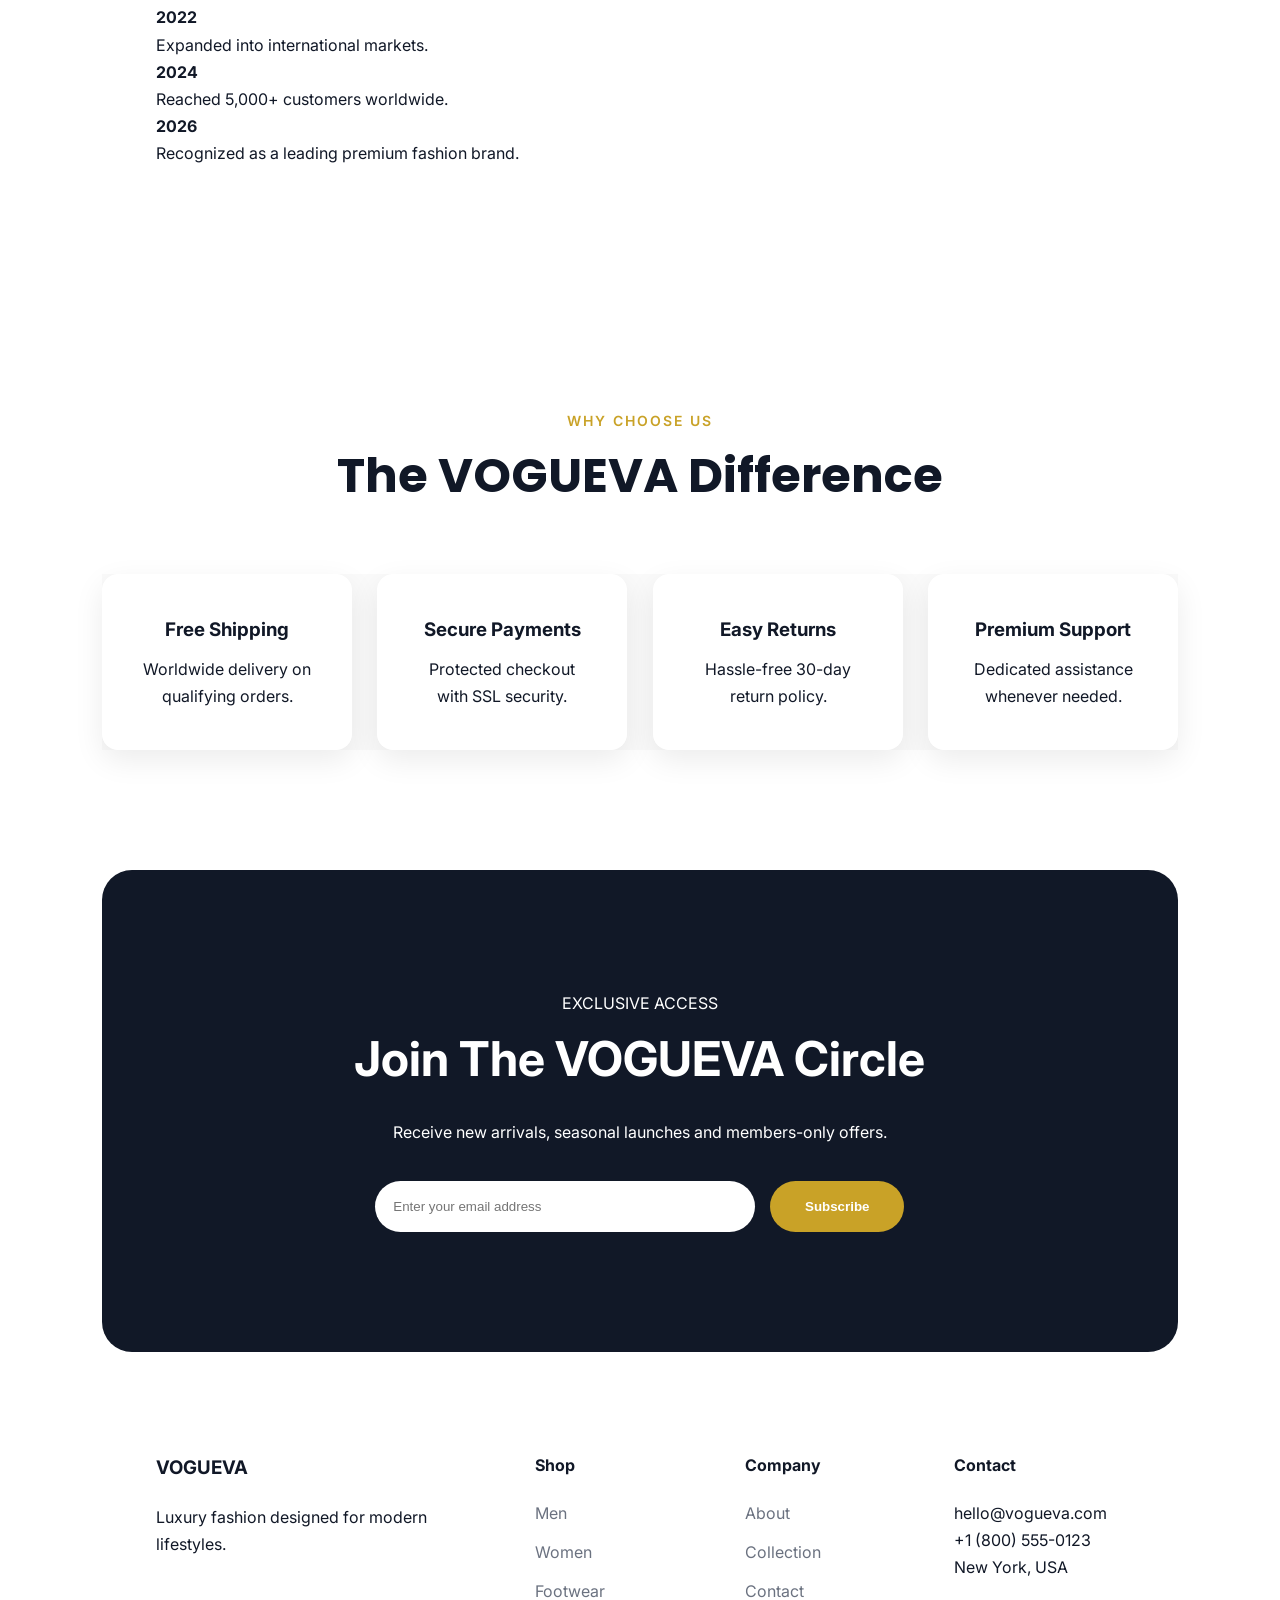
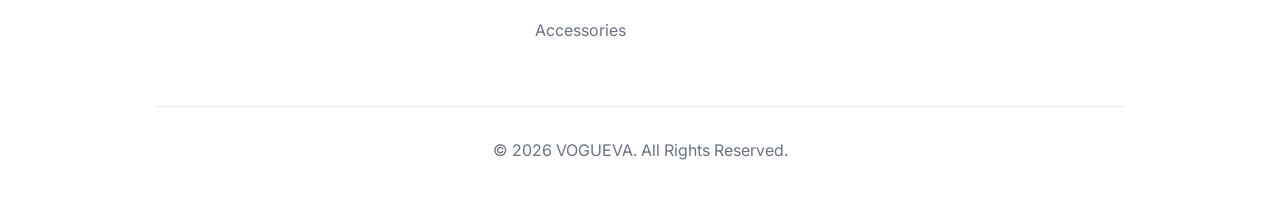
==== commit 63380dfe: "Update cart button with count display" ====
--- a/about.html
+++ b/about.html
@@ -95,9 +95,15 @@
                     ♡
                 </button>
 
-                <button class="icon-btn">
-                    🛒
-                </button>
+                <button class="icon-btn cart-button">
+
+    🛒
+
+    <span class="cart-count">
+        0
+    </span>
+
+</button>
 
                 <button class="mobile-menu">
                     ☰
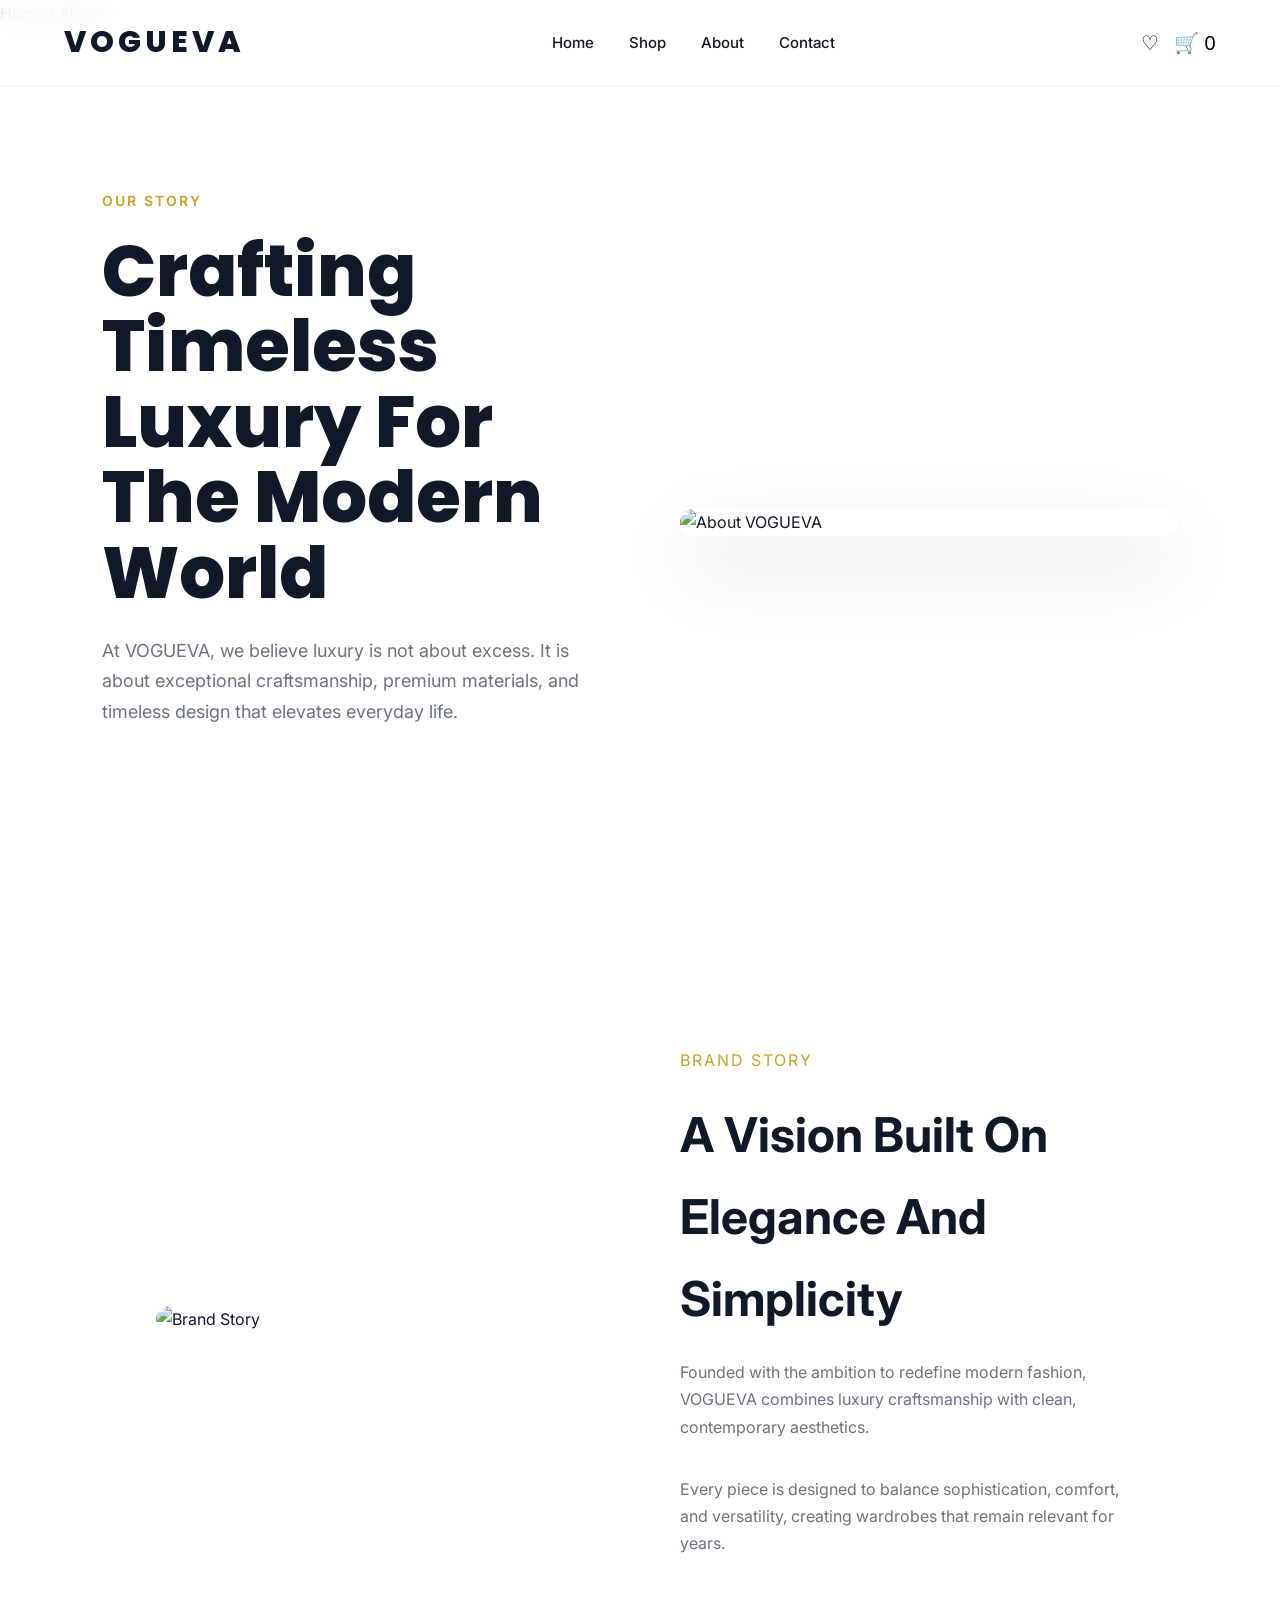
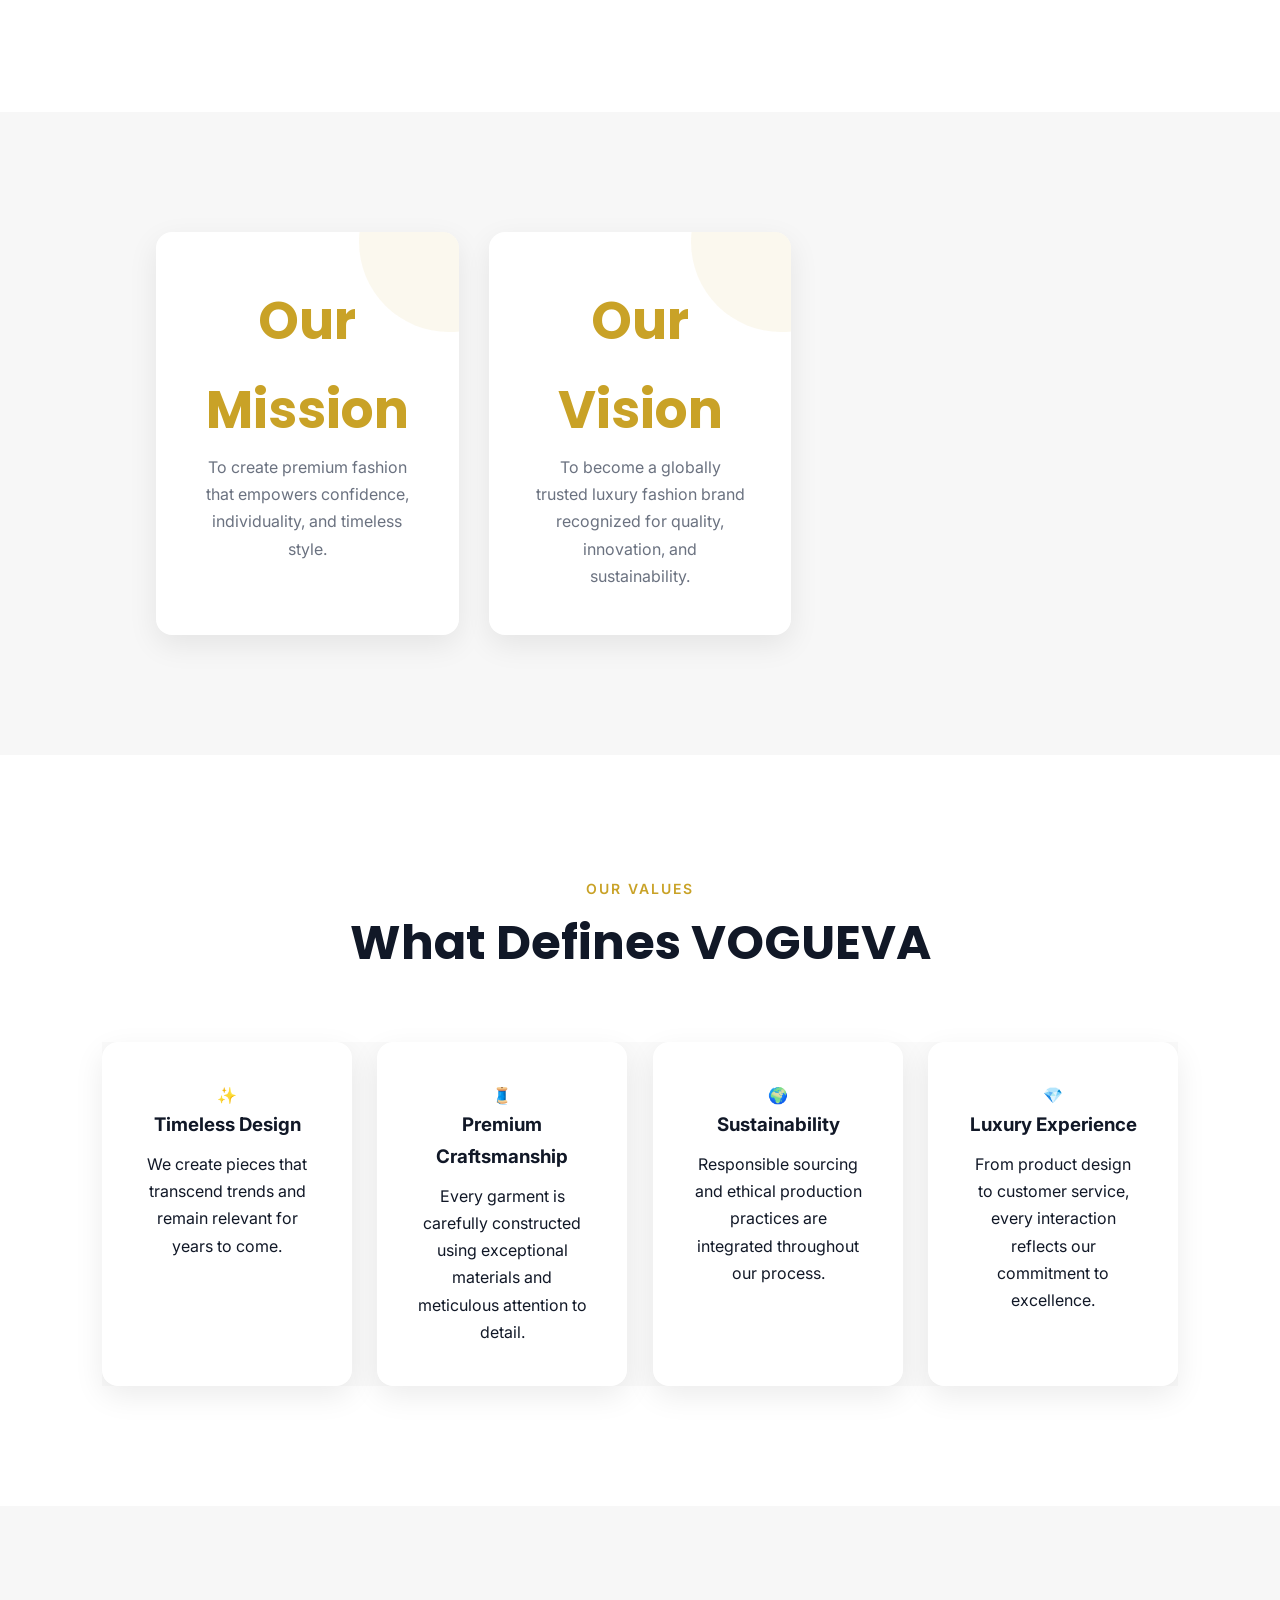
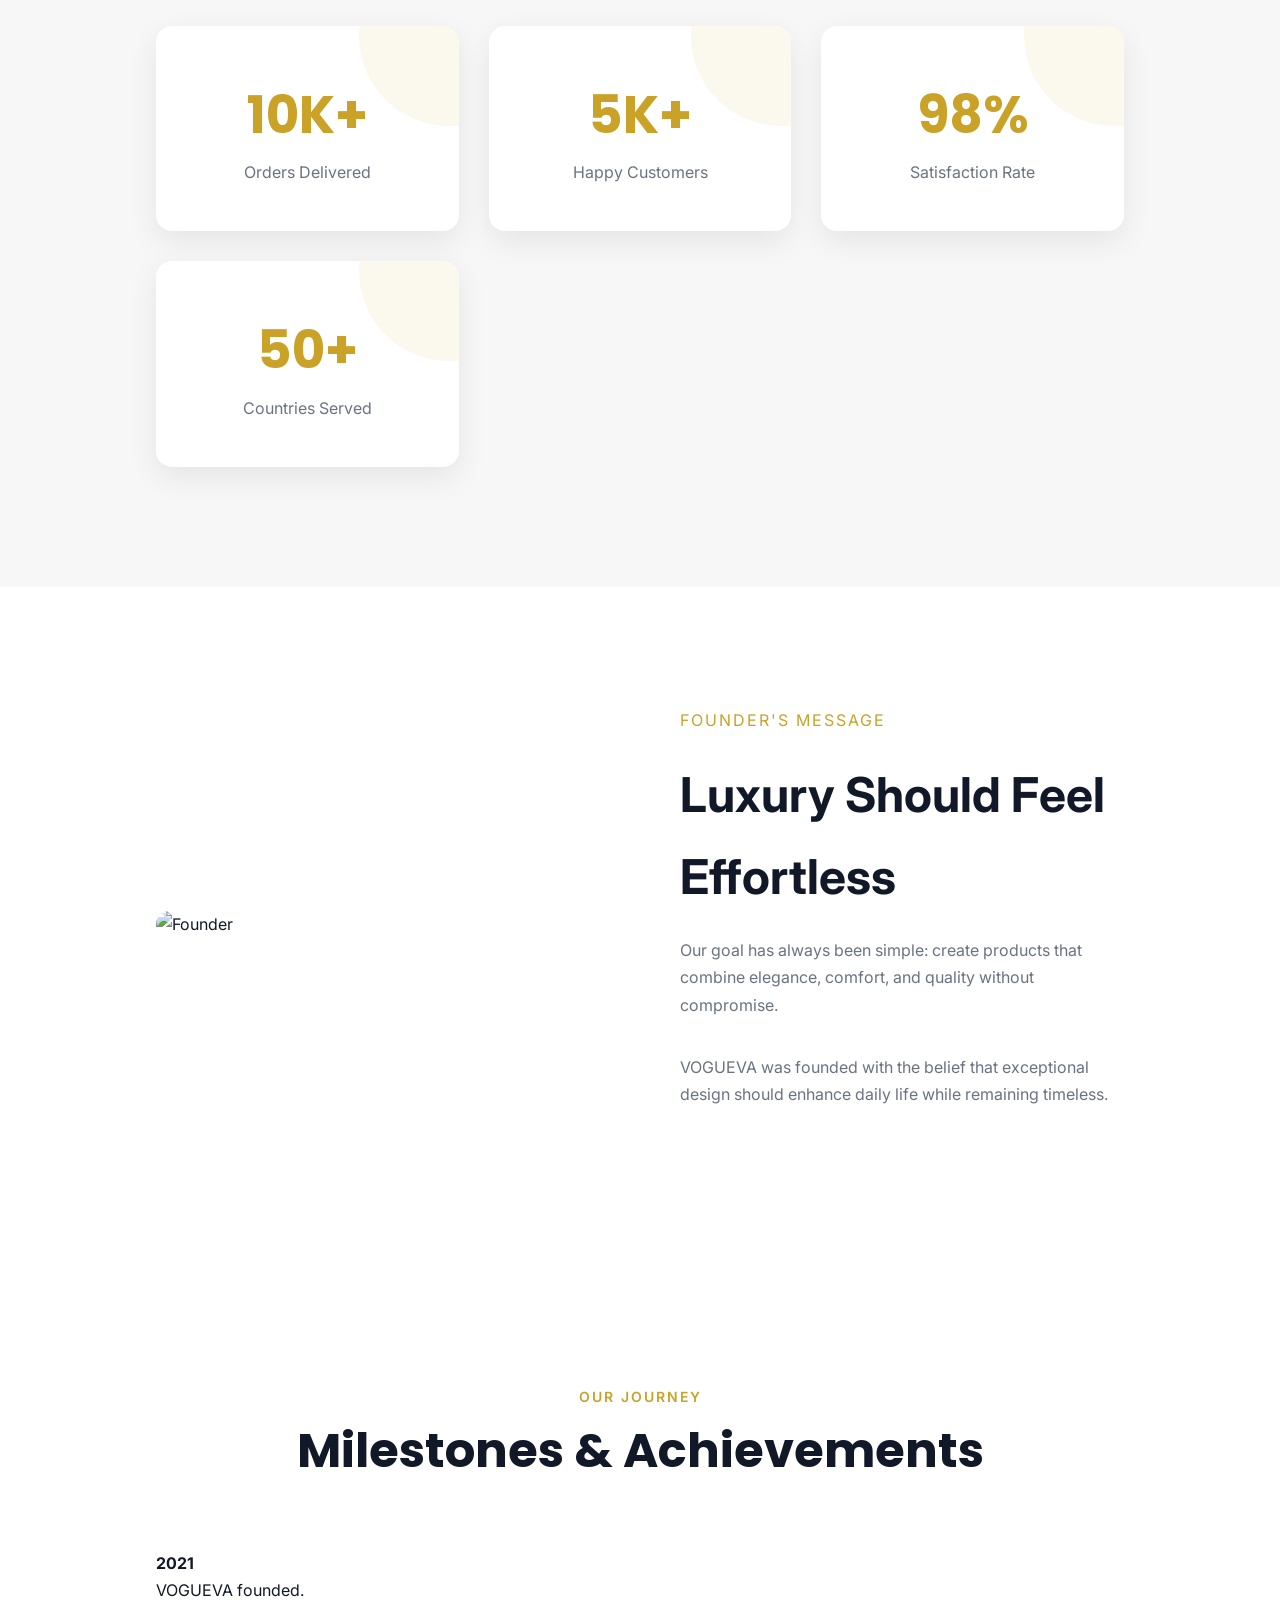
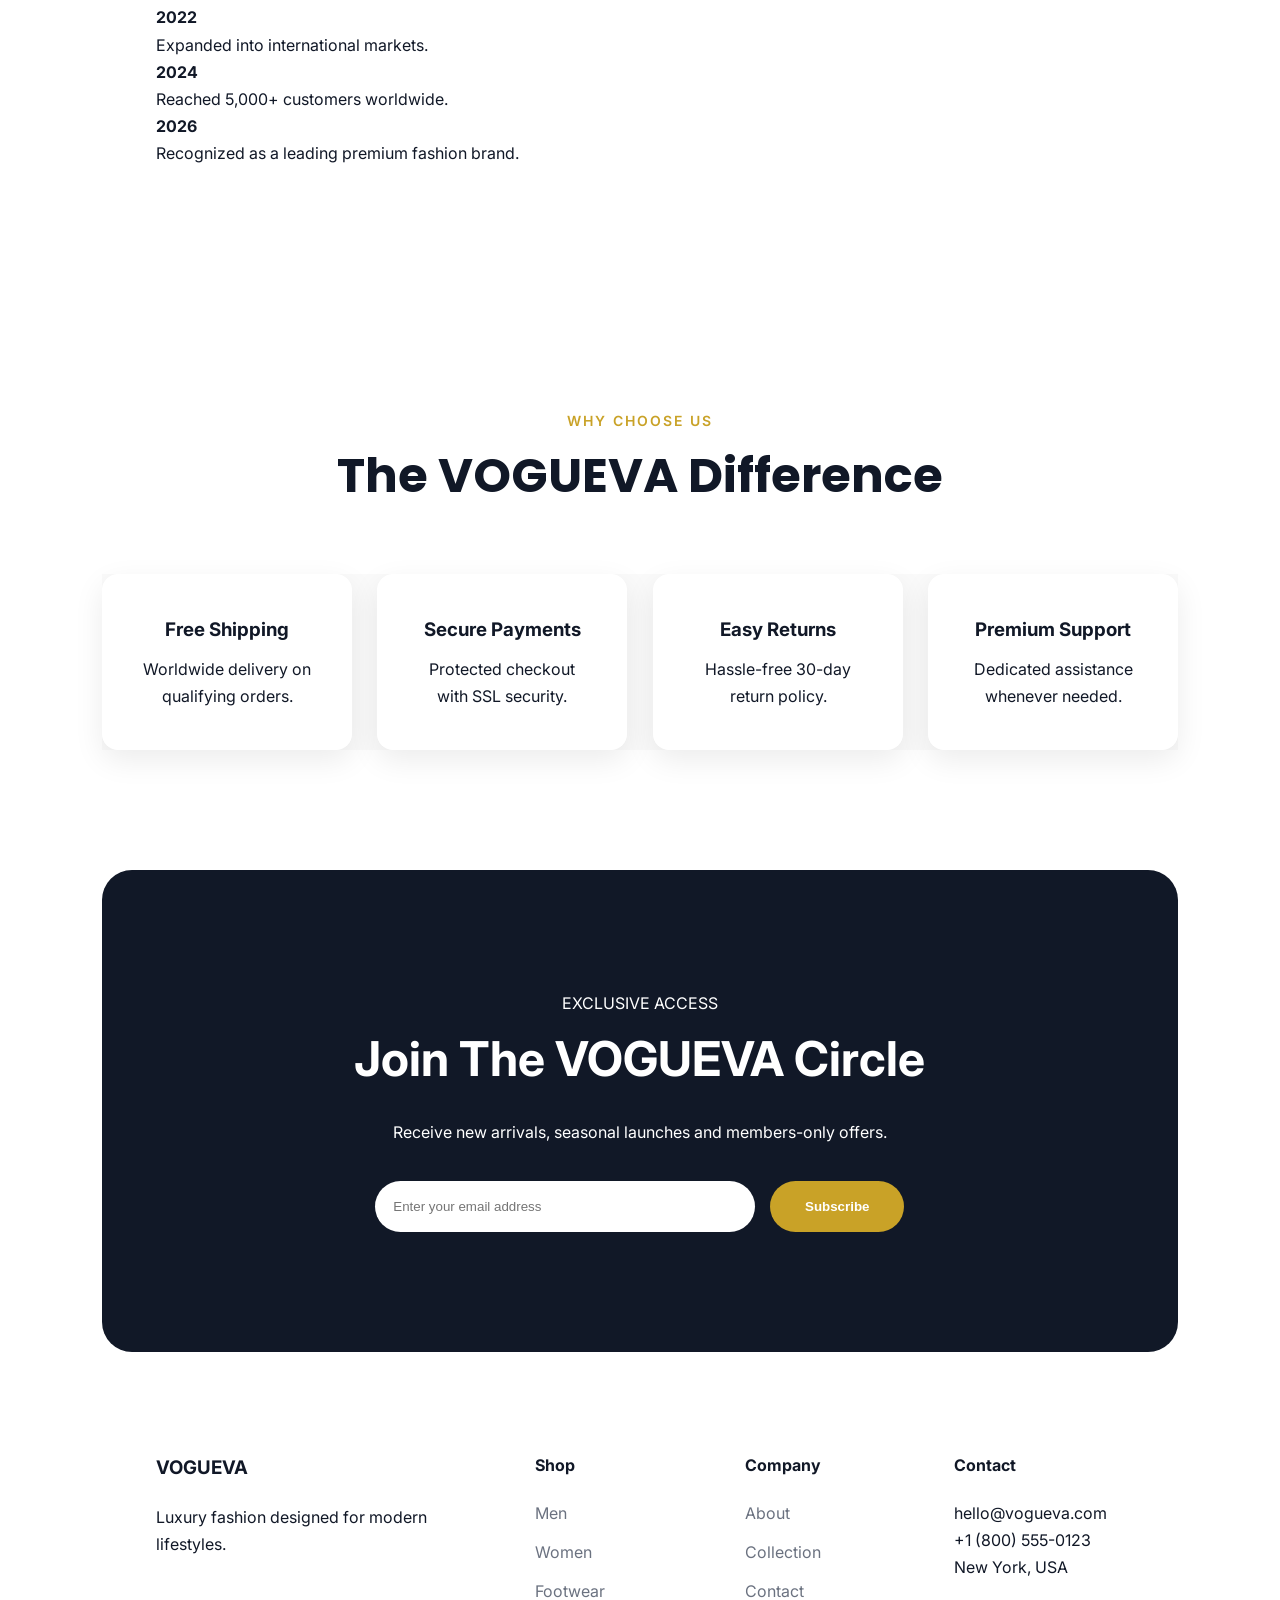
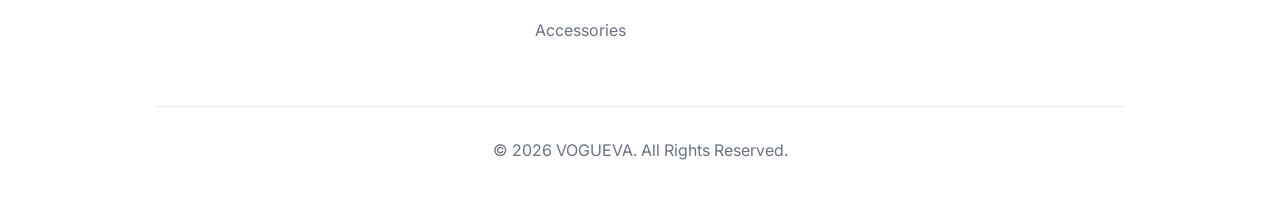
==== commit 857542d9: "Add cart.js script to about.html" ====
--- a/about.html
+++ b/about.html
@@ -823,8 +823,11 @@
 <!-- Website Scripts -->
 
 <script src="js/main.js"></script>
-
 <script src="js/animations.js"></script>
+<script src="js/cart.js"></script>
 
 </body>
 </html>
+
+</body>
+</html>
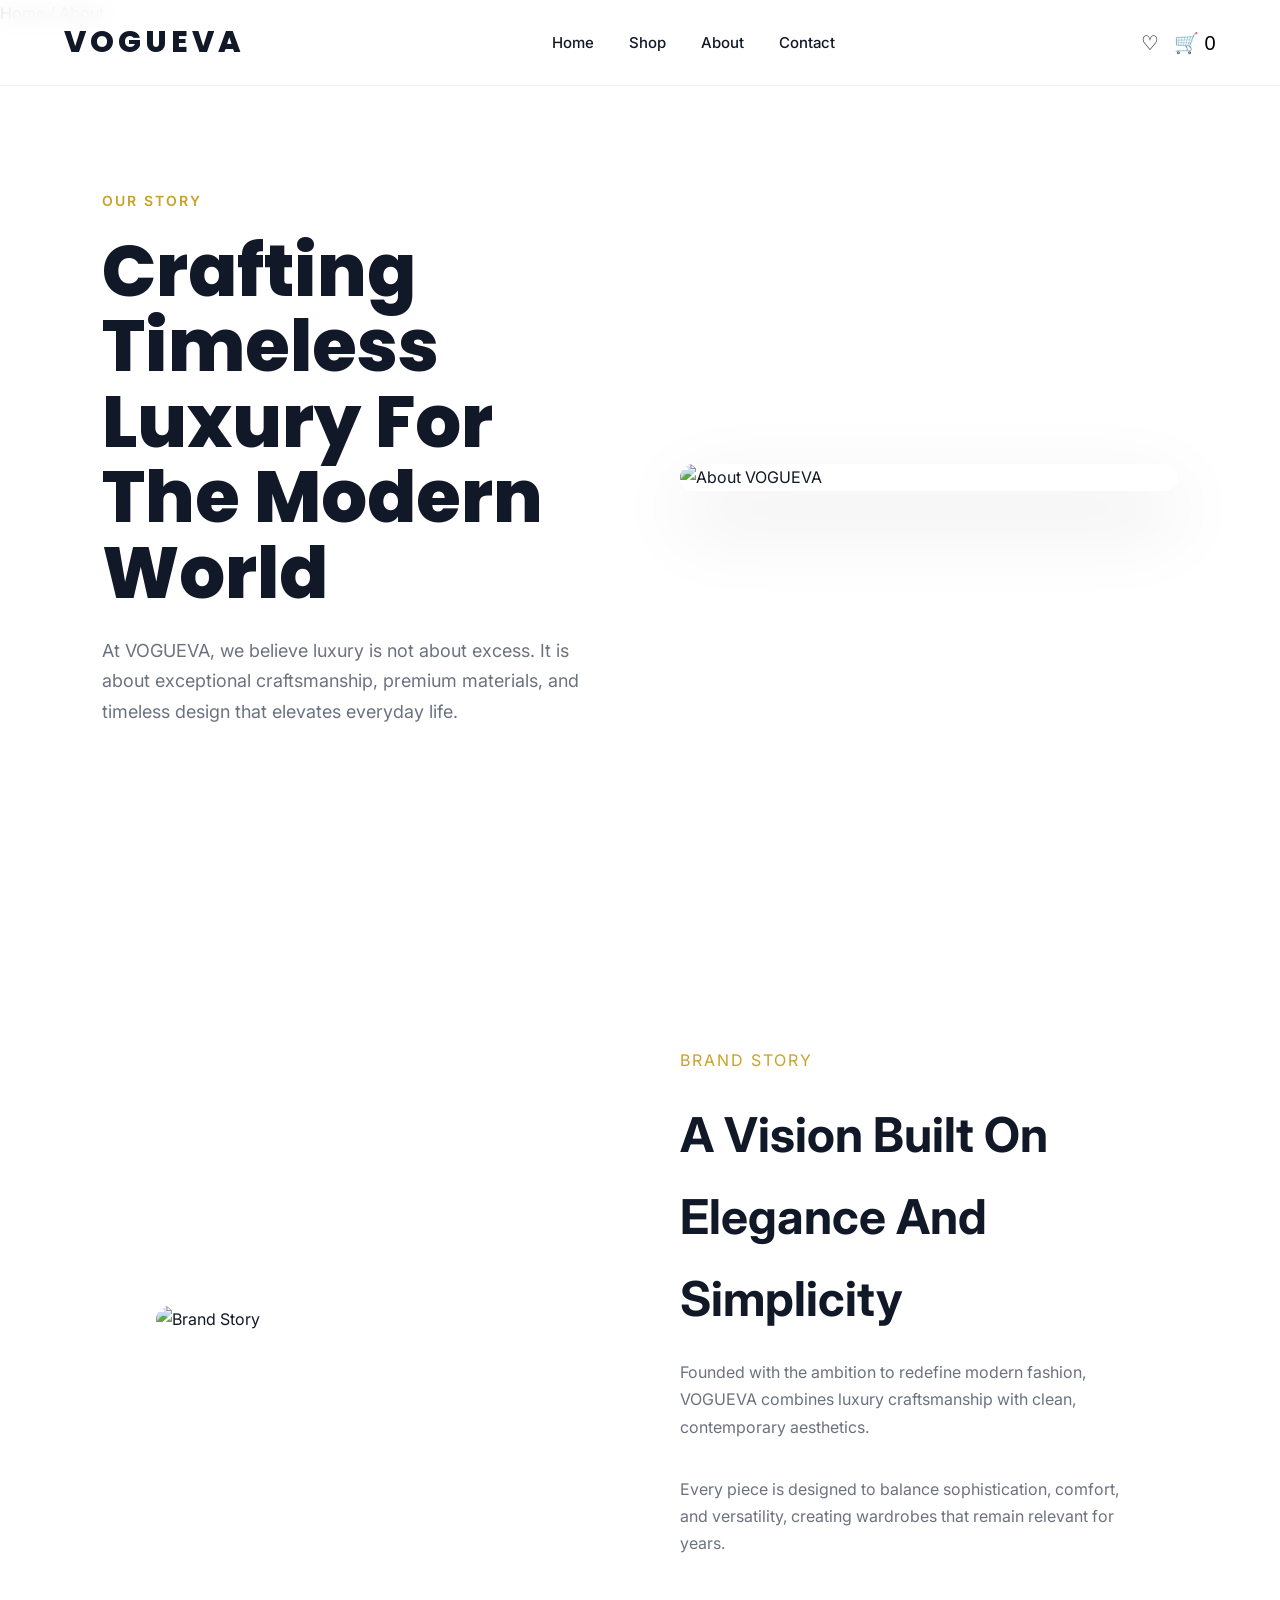
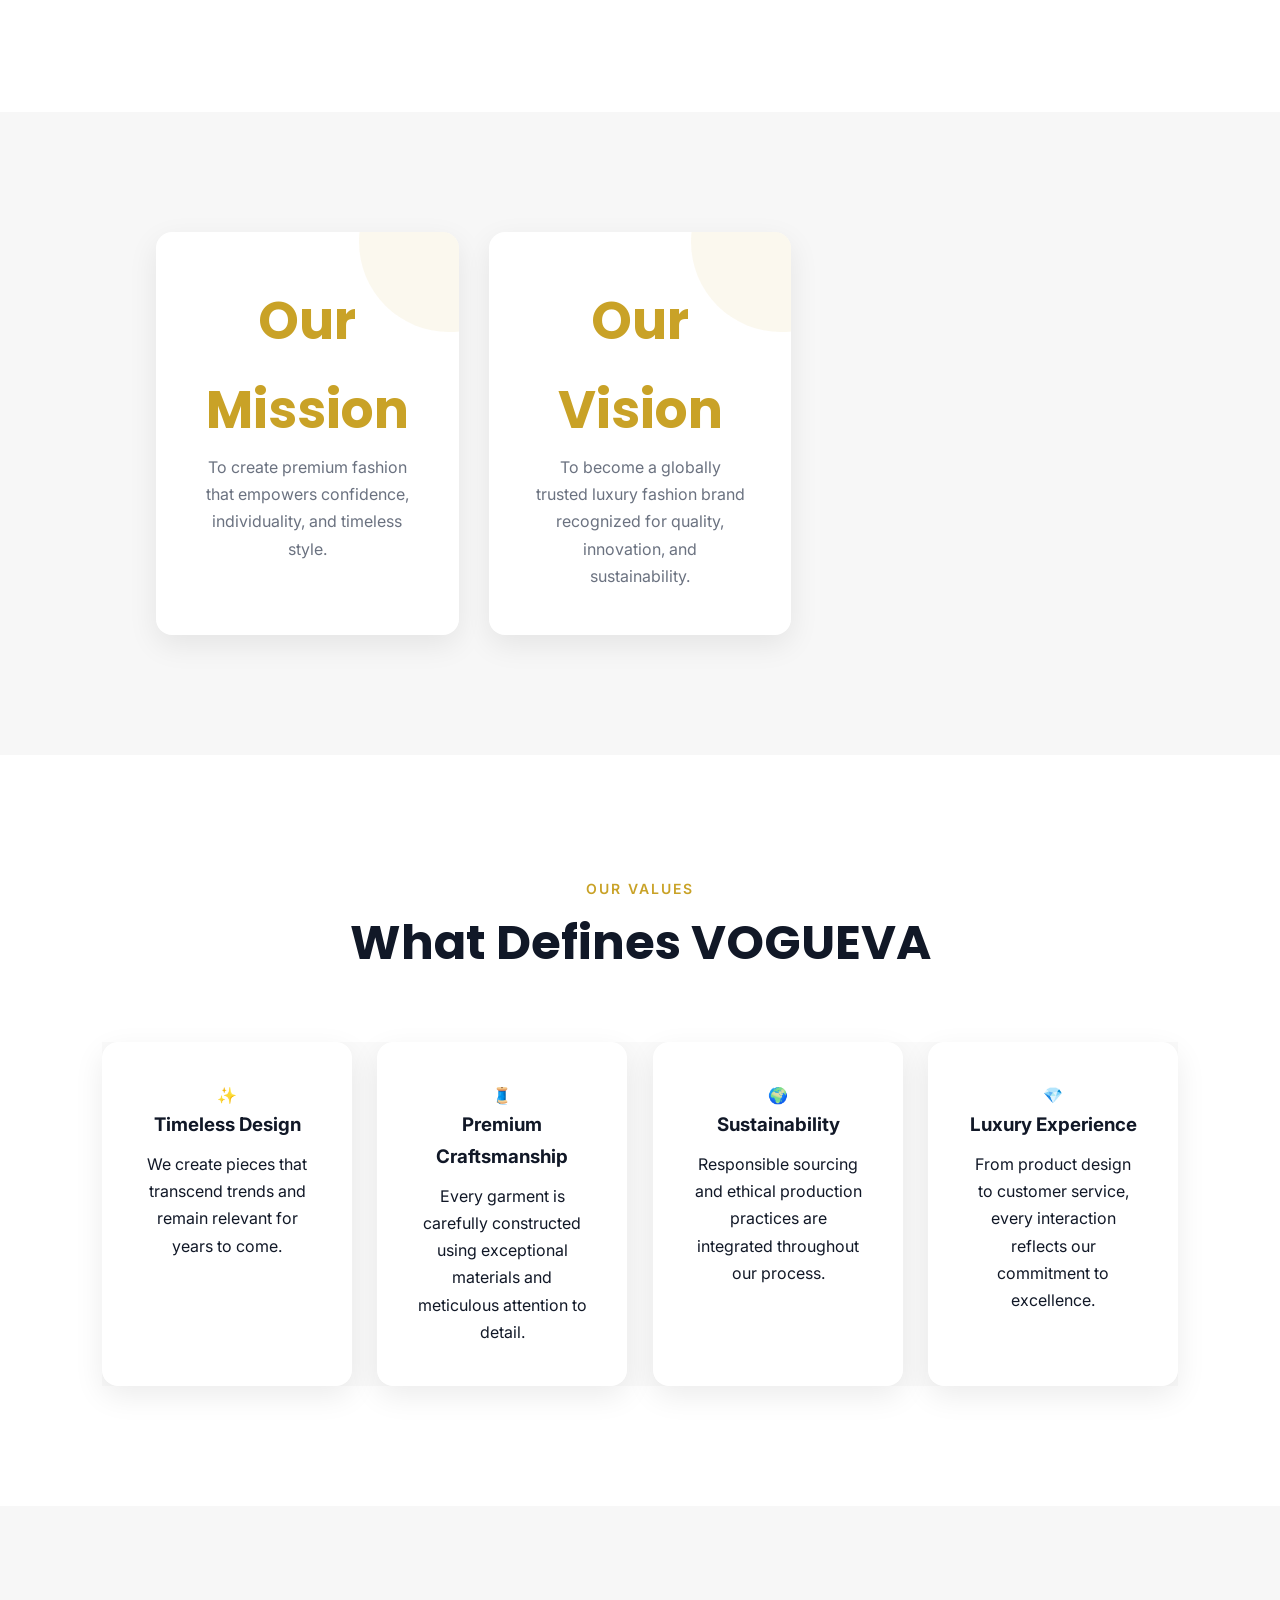
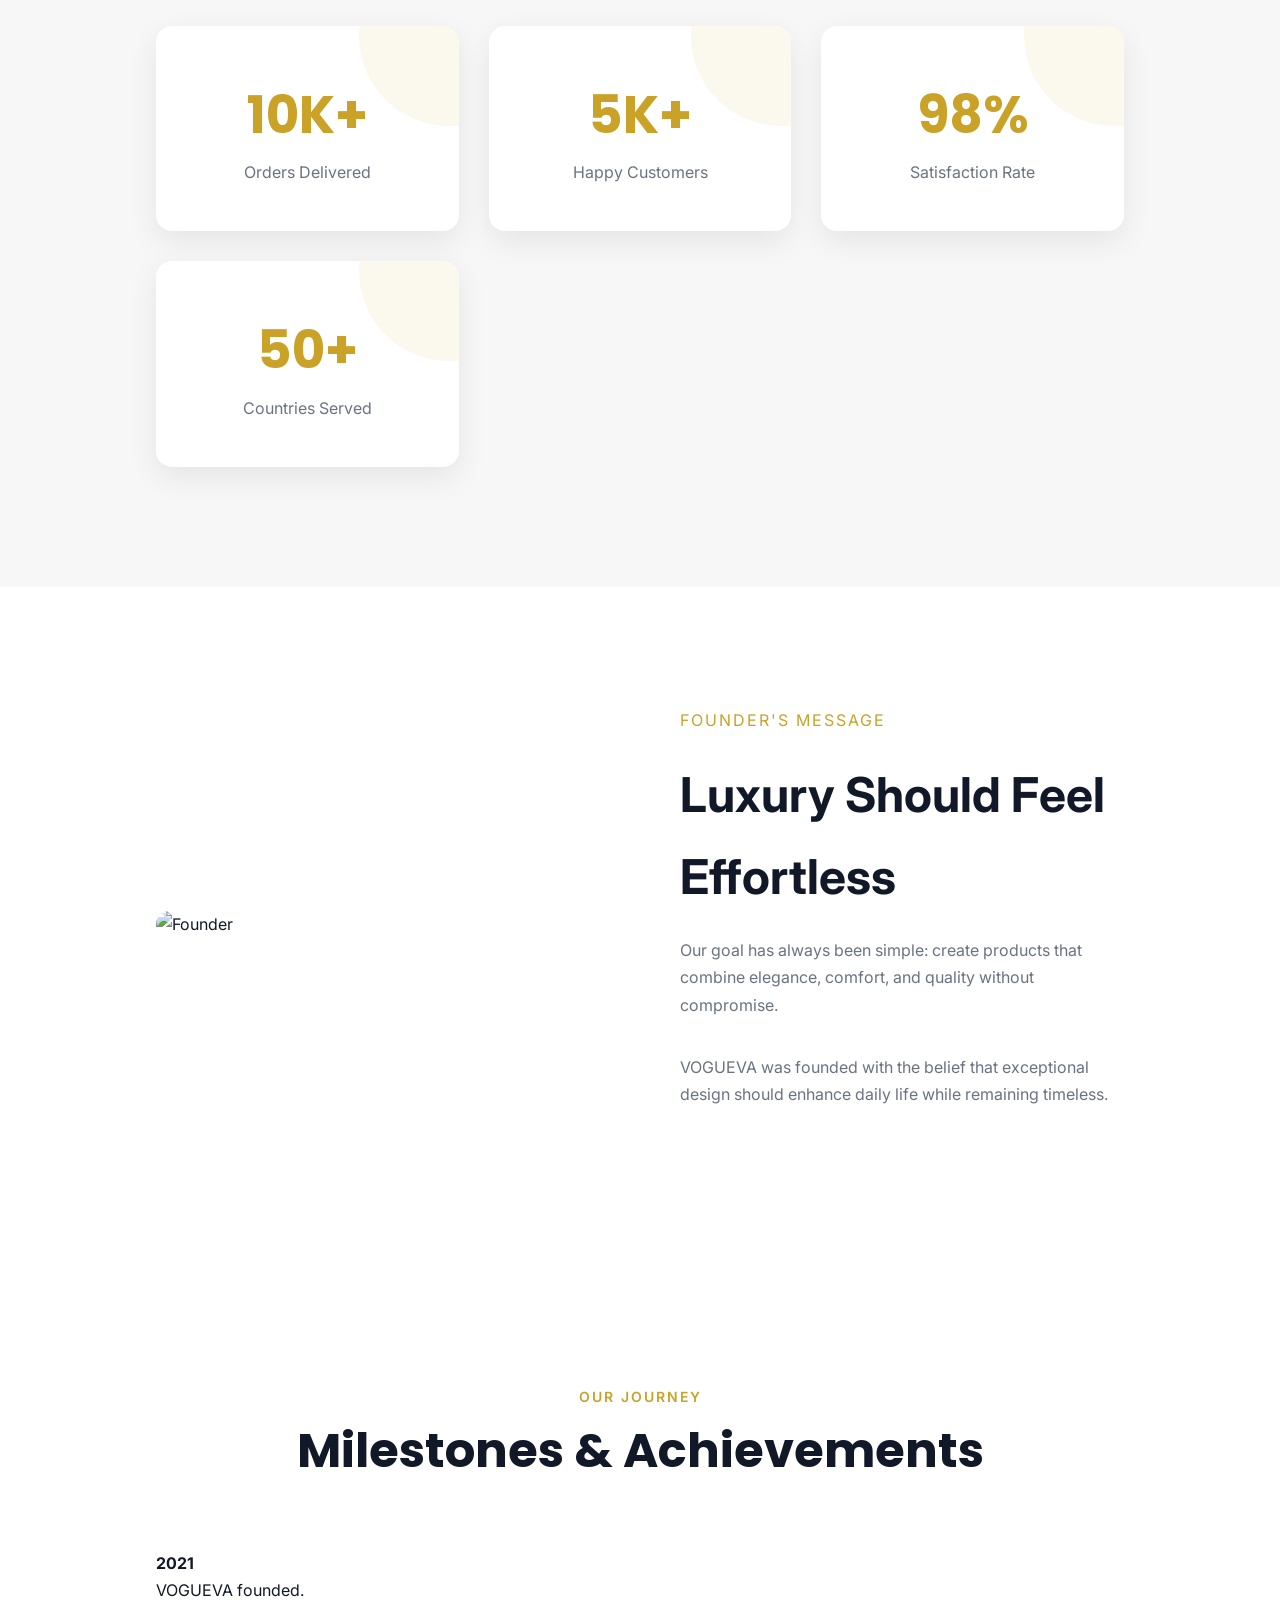
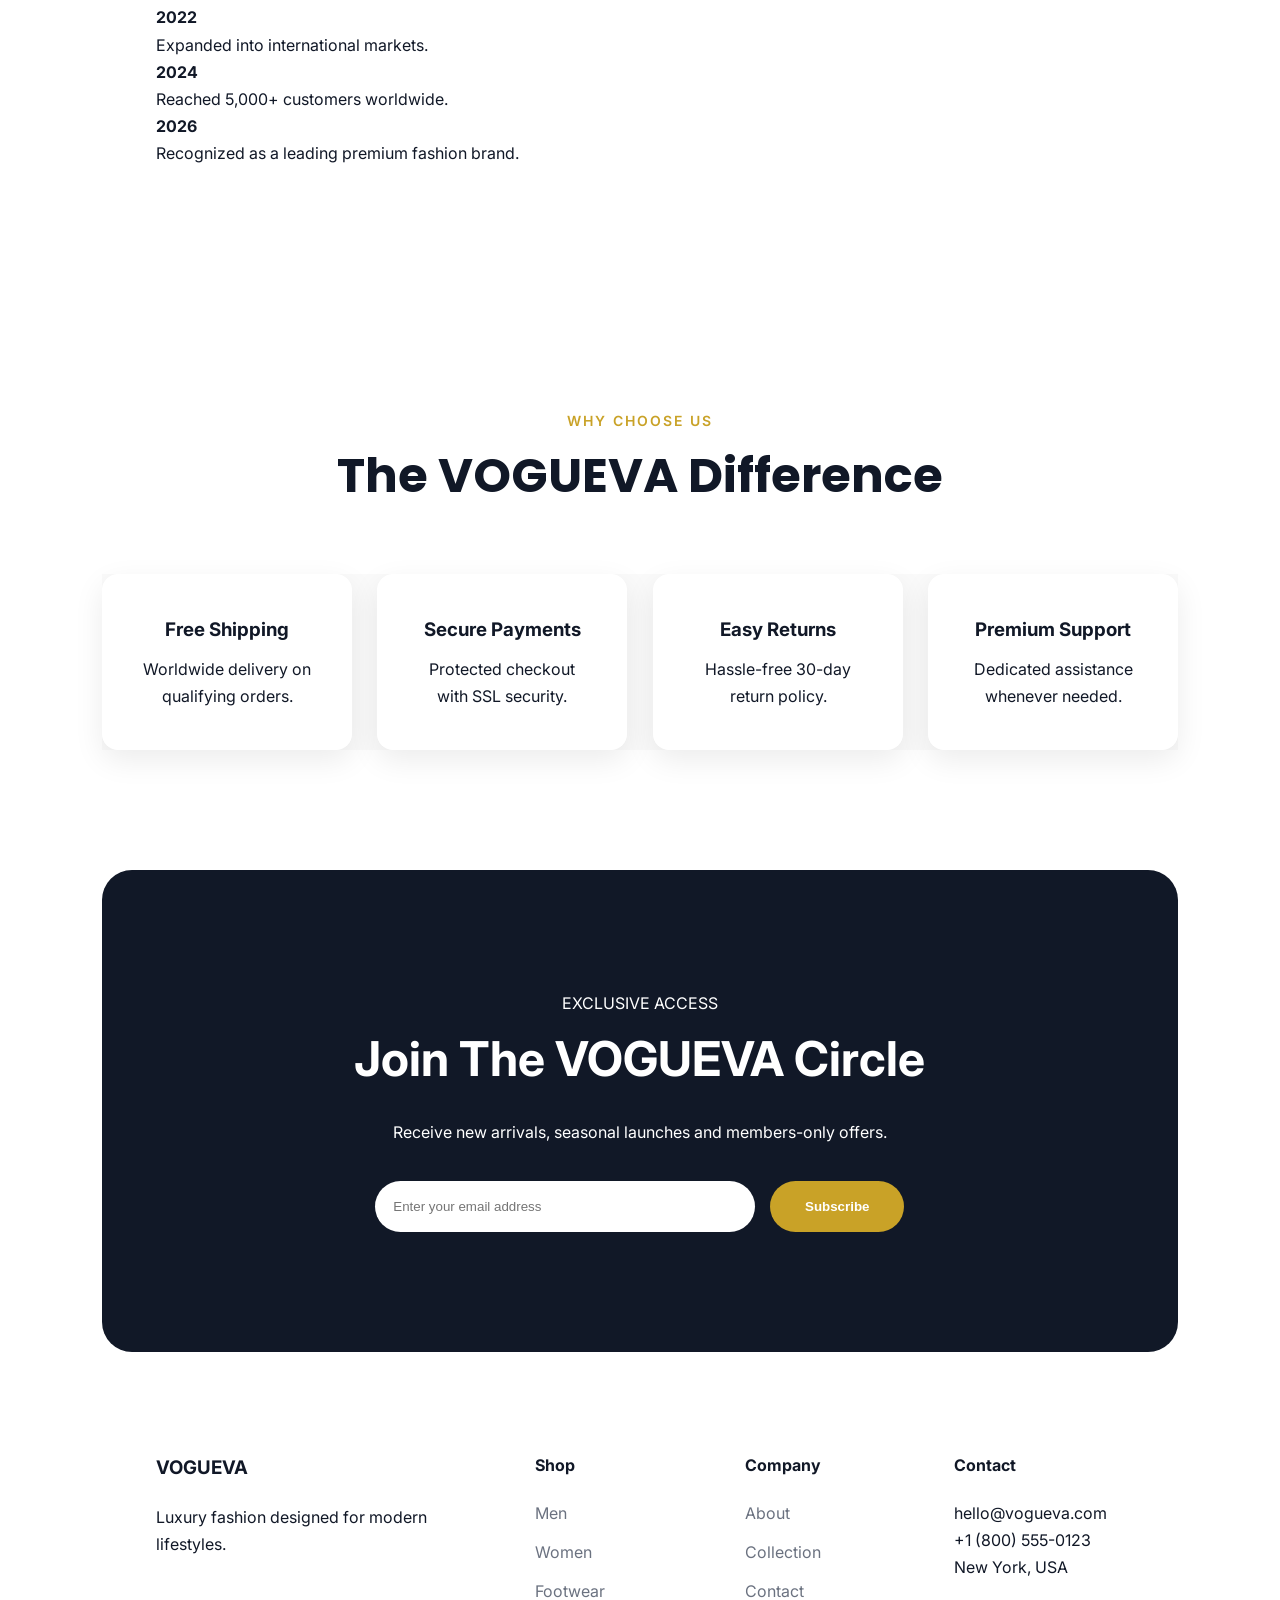
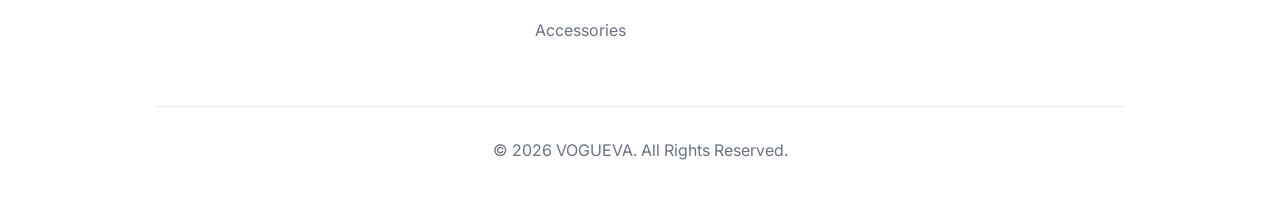
==== commit eeb6e8e1: "Fix duplicate closing tags in about.html Removed duplicate closing body and html tags." ====
--- a/about.html
+++ b/about.html
@@ -828,6 +828,3 @@
 
 </body>
 </html>
-
-</body>
-</html>
